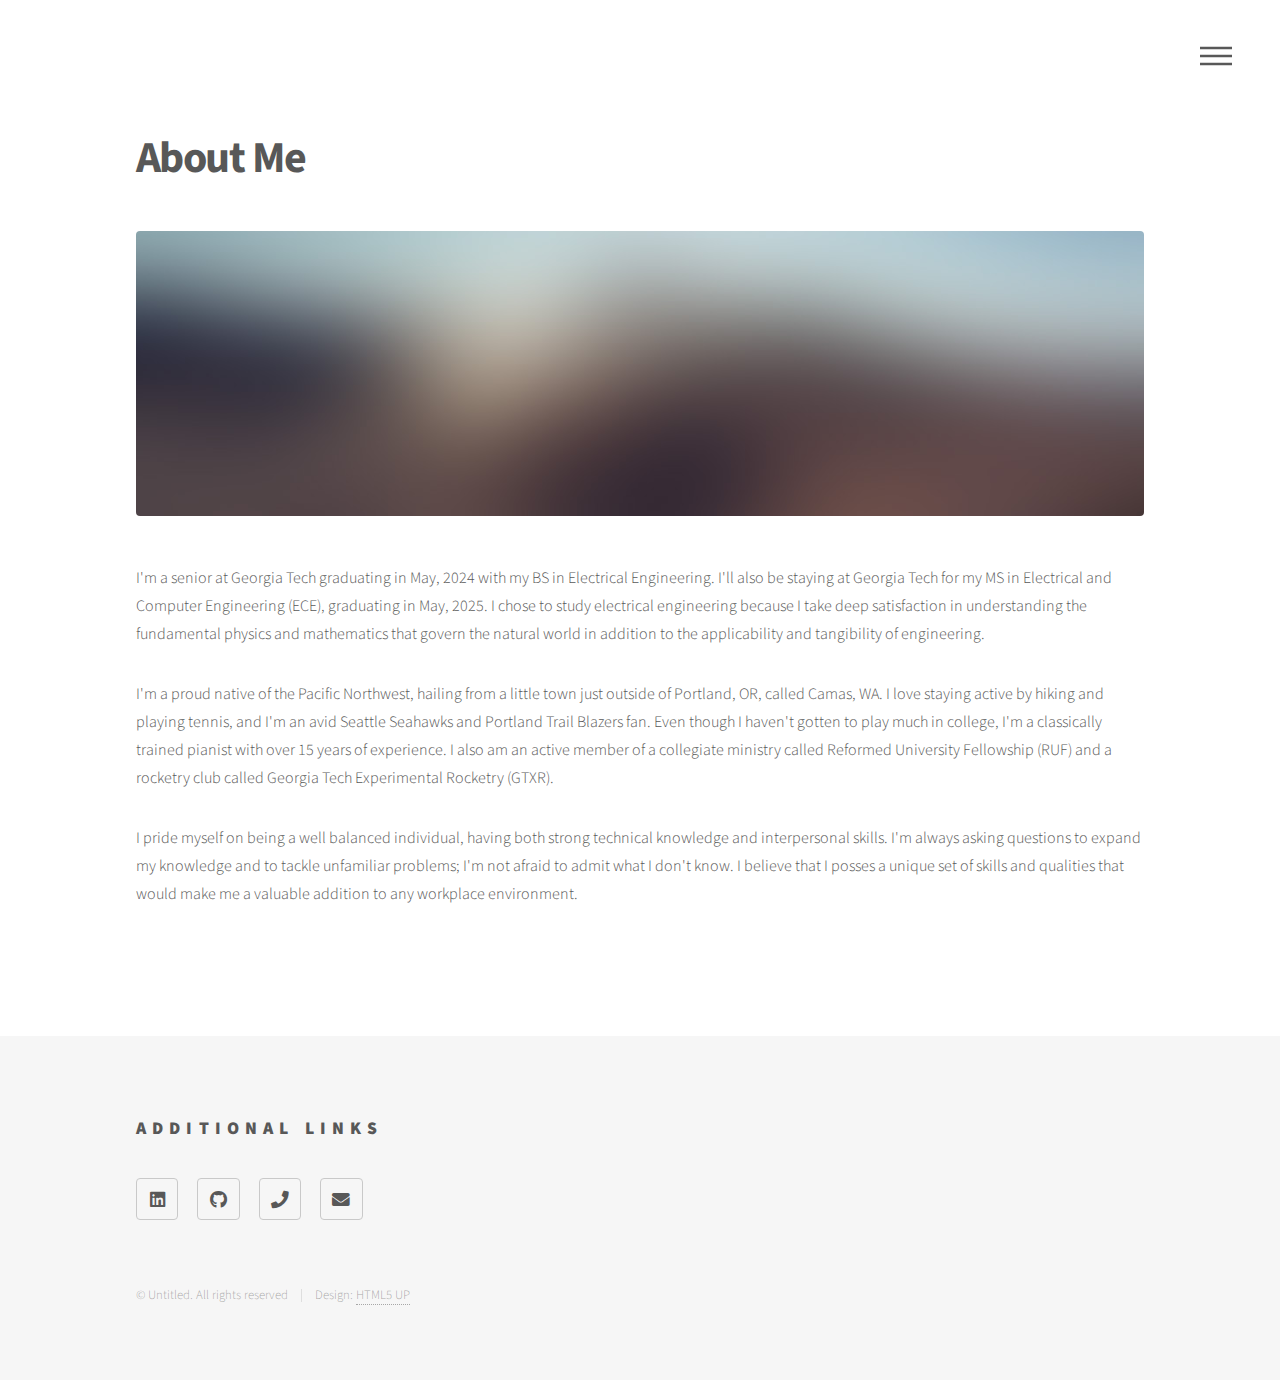
==== about.html @ 0e9c9051 "fix footer in about page" ====
<!DOCTYPE HTML>
<!--
	Phantom by HTML5 UP
	html5up.net | @ajlkn
	Free for personal and commercial use under the CCA 3.0 license (html5up.net/license)
-->
<html>
	<head>
		<title>About</title>
		<meta charset="utf-8" />
		<meta name="viewport" content="width=device-width, initial-scale=1, user-scalable=no" />
		<link rel="stylesheet" href="assets/css/main.css" />
		<noscript><link rel="stylesheet" href="assets/css/noscript.css" /></noscript>
	</head>
	<body class="is-preload">
		<!-- Wrapper -->
			<div id="wrapper">

				<!-- Header -->
					<header id="header">
						<div class="inner">

							<!-- Logo -->
								

							<!-- Nav -->
								<nav>
									<ul>
										<li><a href="#menu">Menu</a></li>
									</ul>
								</nav>

						</div>
					</header>

				<!-- Menu -->
					<nav id="menu">
						<h2>Menu</h2>
						<ul>
							<li><a href="index.html">Home</a></li>
							<li><a href="about.html">About</a></li>
							<li><a href="resume.html">Resume</a></li>
							<li><a href="projects.html">Projects</a></li>
							<li><a href="coursework.html">Coursework</a></li>
							<li><a href="elements.html">Elements</a></li>
						</ul>
					</nav>

				<!-- Main -->
					<div id="main">
						<div class="inner">
							<h1>About Me</h1>
							<span class="image main"><img src="images/pic13.jpg" alt="" /></span>
							<p>I'm a senior at Georgia Tech graduating in May, 2024 with my BS in Electrical Engineering. I'll also be staying at Georgia Tech for my MS in Electrical and Computer Engineering (ECE), graduating in May, 2025. I chose to study electrical engineering because I take deep satisfaction in understanding the fundamental physics and mathematics that govern the natural world in addition to the applicability and tangibility of engineering.</p>
							<p>I'm a proud native of the Pacific Northwest, hailing from a little town just outside of Portland, OR, called Camas, WA. I love staying active by hiking and playing tennis, and I'm an avid Seattle Seahawks and Portland Trail Blazers fan. Even though I haven't gotten to play much in college, I'm a classically trained pianist with over 15 years of experience. I also am an active member of a collegiate ministry called Reformed University Fellowship (RUF) and a rocketry club called Georgia Tech Experimental Rocketry (GTXR). </p>
							<p>I pride myself on being a well balanced individual, having both strong technical knowledge and interpersonal skills. I'm always asking questions to expand my knowledge and to tackle unfamiliar problems; I'm not afraid to admit what I don't know. I believe that I posses a unique set of skills and qualities that would make me a valuable addition to any workplace environment.  </p>
						</div>
					</div>

				<!-- Footer -->
                <footer id="footer">
                    <div class="inner">
                        
                        <section>
                            <h2>Additional Links</h2>
                            <ul class="icons">
                                <li><a href="#" class="icon brands style2 fa-linkedin"><span class="label">LinkedIn</span></a></li>
                                <li><a href="#" class="icon brands style2 fa-github"><span class="label">GitHub</span></a></li>
								<li><a href="tel: 360-550-1002" class="icon solid style2 fa-phone"><span class="label">Phone</span></a></li>
								<li><a href="mailto: pkuhle25@gmail.com" class="icon solid style2 fa-envelope"><span class="label">Email</span></a></li>
                            </ul>
                        </section>
                        <ul class="copyright">
                            <li>&copy; Untitled. All rights reserved</li><li>Design: <a href="http://html5up.net">HTML5 UP</a></li>
                        </ul>
                    </div>
                </footer>
			</div>

		<!-- Scripts -->
			<script src="assets/js/jquery.min.js"></script>
			<script src="assets/js/browser.min.js"></script>
			<script src="assets/js/breakpoints.min.js"></script>
			<script src="assets/js/util.js"></script>
			<script src="assets/js/main.js"></script>

	</body>
</html>
---- assets/css/main.css ----
@import url(fontawesome-all.min.css);
@import url("https://fonts.googleapis.com/css?family=Source+Sans+Pro:300,700,900");

/*
	Phantom by HTML5 UP
	html5up.net | @ajlkn
	Free for personal and commercial use under the CCA 3.0 license (html5up.net/license)
*/

html, body, div, span, applet, object,
iframe, h1, h2, h3, h4, h5, h6, p, blockquote,
pre, a, abbr, acronym, address, big, cite,
code, del, dfn, em, img, ins, kbd, q, s, samp,
small, strike, strong, sub, sup, tt, var, b,
u, i, center, dl, dt, dd, ol, ul, li, fieldset,
form, label, legend, table, caption, tbody,
tfoot, thead, tr, th, td, article, aside,
canvas, details, embed, figure, figcaption,
footer, header, hgroup, menu, nav, output, ruby,
section, summary, time, mark, audio, video {
	margin: 0;
	padding: 0;
	border: 0;
	font-size: 100%;
	font: inherit;
	vertical-align: baseline;}

article, aside, details, figcaption, figure,
footer, header, hgroup, menu, nav, section {
	display: block;}

body {
	line-height: 1;
}

ol, ul {
	list-style: none;
}

blockquote, q {
	quotes: none;
}

	blockquote:before, blockquote:after, q:before, q:after {
		content: '';
		content: none;
	}

table {
	border-collapse: collapse;
	border-spacing: 0;
}

body {
	-webkit-text-size-adjust: none;
}

mark {
	background-color: transparent;
	color: inherit;
}

input::-moz-focus-inner {
	border: 0;
	padding: 0;
}

input, select, textarea {
	-moz-appearance: none;
	-webkit-appearance: none;
	-ms-appearance: none;
	appearance: none;
}

/* Basic */

	@-ms-viewport {
		width: device-width;
	}

	body {
		-ms-overflow-style: scrollbar;
	}

	@media screen and (max-width: 480px) {

		html, body {
			min-width: 320px;
		}

	}

	html {
		box-sizing: border-box;
	}

	*, *:before, *:after {
		box-sizing: inherit;
	}

	body {
		background: #ffffff;
	}

		body.is-preload *, body.is-preload *:before, body.is-preload *:after {
			-moz-animation: none !important;
			-webkit-animation: none !important;
			-ms-animation: none !important;
			animation: none !important;
			-moz-transition: none !important;
			-webkit-transition: none !important;
			-ms-transition: none !important;
			transition: none !important;
		}

/* Type */

	body, input, select, textarea {
		color: #585858;
		font-family: "Source Sans Pro", Helvetica, sans-serif;
		font-size: 16pt;
		font-weight: 300;
		line-height: 1.75;
	}

		@media screen and (max-width: 1680px) {

			body, input, select, textarea {
				font-size: 14pt;
			}

		}

		@media screen and (max-width: 1280px) {

			body, input, select, textarea {
				font-size: 12pt;
			}

		}

	a {
		-moz-transition: border-bottom-color 0.2s ease, color 0.2s ease;
		-webkit-transition: border-bottom-color 0.2s ease, color 0.2s ease;
		-ms-transition: border-bottom-color 0.2s ease, color 0.2s ease;
		transition: border-bottom-color 0.2s ease, color 0.2s ease;
		text-decoration: none;
		color: #585858;
		border-bottom: dotted 1px rgba(88, 88, 88, 0.5);
	}

		a:hover {
			border-bottom-color: transparent;
			color: #f2849e !important;
		}

	strong, b {
		font-weight: 900;
	}

	em, i {
		font-style: italic;
	}

	p {
		margin: 0 0 2em 0;
	}

	h1 {
		font-size: 2.75em;
		font-weight: 700;
		line-height: 1.3;
		margin: 0 0 1em 0;
		letter-spacing: -0.035em;
	}

		h1 a {
			color: inherit;
		}

		@media screen and (max-width: 736px) {

			h1 {
				font-size: 2em;
				margin: 0 0 1em 0;
			}

		}

		@media screen and (max-width: 360px) {

			h1 {
				font-size: 1.75em;
			}

		}

	h2, h3, h4, h5, h6 {
		font-weight: 900;
		line-height: 1.5;
		margin: 0 0 2em 0;
		text-transform: uppercase;
		letter-spacing: 0.35em;
	}

		h2 a, h3 a, h4 a, h5 a, h6 a {
			color: inherit;
		}

	h2 {
		font-size: 1.1em;
	}

	h3 {
		font-size: 1em;
	}

	h4 {
		font-size: 0.8em;
	}

	h5 {
		font-size: 0.8em;
	}

	h6 {
		font-size: 0.8em;
	}

	@media screen and (max-width: 980px) {

		h1 br, h2 br, h3 br, h4 br, h5 br, h6 br {
			display: none;
		}

	}

	@media screen and (max-width: 736px) {

		h2 {
			font-size: 1em;
		}

		h3 {
			font-size: 0.8em;
		}

	}

	sub {
		font-size: 0.8em;
		position: relative;
		top: 0.5em;
	}

	sup {
		font-size: 0.8em;
		position: relative;
		top: -0.5em;
	}

	blockquote {
		border-left: solid 4px #c9c9c9;
		font-style: italic;
		margin: 0 0 2em 0;
		padding: 0.5em 0 0.5em 2em;
	}

	code {
		background: rgba(144, 144, 144, 0.075);
		border-radius: 4px;
		border: solid 1px #c9c9c9;
		font-family: "Courier New", monospace;
		font-size: 0.9em;
		margin: 0 0.25em;
		padding: 0.25em 0.65em;
	}

	pre {
		-webkit-overflow-scrolling: touch;
		font-family: "Courier New", monospace;
		font-size: 0.9em;
		margin: 0 0 2em 0;
	}

		pre code {
			display: block;
			line-height: 1.75;
			padding: 1em 1.5em;
			overflow-x: auto;
		}

	hr {
		border: 0;
		border-bottom: solid 1px #c9c9c9;
		margin: 2em 0;
	}

		hr.major {
			margin: 3em 0;
		}

	.align-left {
		text-align: left;
	}

	.align-center {
		text-align: center;
	}

	.align-right {
		text-align: right;
	}

/* Row */

	.row {
		display: flex;
		flex-wrap: wrap;
		box-sizing: border-box;
		align-items: stretch;
	}

		.row > * {
			box-sizing: border-box;
		}

		.row.gtr-uniform > * > :last-child {
			margin-bottom: 0;
		}

		.row.aln-left {
			justify-content: flex-start;
		}

		.row.aln-center {
			justify-content: center;
		}

		.row.aln-right {
			justify-content: flex-end;
		}

		.row.aln-top {
			align-items: flex-start;
		}

		.row.aln-middle {
			align-items: center;
		}

		.row.aln-bottom {
			align-items: flex-end;
		}

		.row > .imp {
			order: -1;
		}

		.row > .col-1 {
			width: 8.33333%;
		}

		.row > .off-1 {
			margin-left: 8.33333%;
		}

		.row > .col-2 {
			width: 16.66667%;
		}

		.row > .off-2 {
			margin-left: 16.66667%;
		}

		.row > .col-3 {
			width: 25%;
		}

		.row > .off-3 {
			margin-left: 25%;
		}

		.row > .col-4 {
			width: 33.33333%;
		}

		.row > .off-4 {
			margin-left: 33.33333%;
		}

		.row > .col-5 {
			width: 41.66667%;
		}

		.row > .off-5 {
			margin-left: 41.66667%;
		}

		.row > .col-6 {
			width: 50%;
		}

		.row > .off-6 {
			margin-left: 50%;
		}

		.row > .col-7 {
			width: 58.33333%;
		}

		.row > .off-7 {
			margin-left: 58.33333%;
		}

		.row > .col-8 {
			width: 66.66667%;
		}

		.row > .off-8 {
			margin-left: 66.66667%;
		}

		.row > .col-9 {
			width: 75%;
		}

		.row > .off-9 {
			margin-left: 75%;
		}

		.row > .col-10 {
			width: 83.33333%;
		}

		.row > .off-10 {
			margin-left: 83.33333%;
		}

		.row > .col-11 {
			width: 91.66667%;
		}

		.row > .off-11 {
			margin-left: 91.66667%;
		}

		.row > .col-12 {
			width: 100%;
		}

		.row > .off-12 {
			margin-left: 100%;
		}

		.row.gtr-0 {
			margin-top: 0;
			margin-left: 0em;
		}

			.row.gtr-0 > * {
				padding: 0 0 0 0em;
			}

			.row.gtr-0.gtr-uniform {
				margin-top: 0em;
			}

				.row.gtr-0.gtr-uniform > * {
					padding-top: 0em;
				}

		.row.gtr-25 {
			margin-top: 0;
			margin-left: -0.5em;
		}

			.row.gtr-25 > * {
				padding: 0 0 0 0.5em;
			}

			.row.gtr-25.gtr-uniform {
				margin-top: -0.5em;
			}

				.row.gtr-25.gtr-uniform > * {
					padding-top: 0.5em;
				}

		.row.gtr-50 {
			margin-top: 0;
			margin-left: -1em;
		}

			.row.gtr-50 > * {
				padding: 0 0 0 1em;
			}

			.row.gtr-50.gtr-uniform {
				margin-top: -1em;
			}

				.row.gtr-50.gtr-uniform > * {
					padding-top: 1em;
				}

		.row {
			margin-top: 0;
			margin-left: -2em;
		}

			.row > * {
				padding: 0 0 0 2em;
			}

			.row.gtr-uniform {
				margin-top: -2em;
			}

				.row.gtr-uniform > * {
					padding-top: 2em;
				}

		.row.gtr-150 {
			margin-top: 0;
			margin-left: -3em;
		}

			.row.gtr-150 > * {
				padding: 0 0 0 3em;
			}

			.row.gtr-150.gtr-uniform {
				margin-top: -3em;
			}

				.row.gtr-150.gtr-uniform > * {
					padding-top: 3em;
				}

		.row.gtr-200 {
			margin-top: 0;
			margin-left: -4em;
		}

			.row.gtr-200 > * {
				padding: 0 0 0 4em;
			}

			.row.gtr-200.gtr-uniform {
				margin-top: -4em;
			}

				.row.gtr-200.gtr-uniform > * {
					padding-top: 4em;
				}

		@media screen and (max-width: 1680px) {

			.row {
				display: flex;
				flex-wrap: wrap;
				box-sizing: border-box;
				align-items: stretch;
			}

				.row > * {
					box-sizing: border-box;
				}

				.row.gtr-uniform > * > :last-child {
					margin-bottom: 0;
				}

				.row.aln-left {
					justify-content: flex-start;
				}

				.row.aln-center {
					justify-content: center;
				}

				.row.aln-right {
					justify-content: flex-end;
				}

				.row.aln-top {
					align-items: flex-start;
				}

				.row.aln-middle {
					align-items: center;
				}

				.row.aln-bottom {
					align-items: flex-end;
				}

				.row > .imp-xlarge {
					order: -1;
				}

				.row > .col-1-xlarge {
					width: 8.33333%;
				}

				.row > .off-1-xlarge {
					margin-left: 8.33333%;
				}

				.row > .col-2-xlarge {
					width: 16.66667%;
				}

				.row > .off-2-xlarge {
					margin-left: 16.66667%;
				}

				.row > .col-3-xlarge {
					width: 25%;
				}

				.row > .off-3-xlarge {
					margin-left: 25%;
				}

				.row > .col-4-xlarge {
					width: 33.33333%;
				}

				.row > .off-4-xlarge {
					margin-left: 33.33333%;
				}

				.row > .col-5-xlarge {
					width: 41.66667%;
				}

				.row > .off-5-xlarge {
					margin-left: 41.66667%;
				}

				.row > .col-6-xlarge {
					width: 50%;
				}

				.row > .off-6-xlarge {
					margin-left: 50%;
				}

				.row > .col-7-xlarge {
					width: 58.33333%;
				}

				.row > .off-7-xlarge {
					margin-left: 58.33333%;
				}

				.row > .col-8-xlarge {
					width: 66.66667%;
				}

				.row > .off-8-xlarge {
					margin-left: 66.66667%;
				}

				.row > .col-9-xlarge {
					width: 75%;
				}

				.row > .off-9-xlarge {
					margin-left: 75%;
				}

				.row > .col-10-xlarge {
					width: 83.33333%;
				}

				.row > .off-10-xlarge {
					margin-left: 83.33333%;
				}

				.row > .col-11-xlarge {
					width: 91.66667%;
				}

				.row > .off-11-xlarge {
					margin-left: 91.66667%;
				}

				.row > .col-12-xlarge {
					width: 100%;
				}

				.row > .off-12-xlarge {
					margin-left: 100%;
				}

				.row.gtr-0 {
					margin-top: 0;
					margin-left: 0em;
				}

					.row.gtr-0 > * {
						padding: 0 0 0 0em;
					}

					.row.gtr-0.gtr-uniform {
						margin-top: 0em;
					}

						.row.gtr-0.gtr-uniform > * {
							padding-top: 0em;
						}

				.row.gtr-25 {
					margin-top: 0;
					margin-left: -0.5em;
				}

					.row.gtr-25 > * {
						padding: 0 0 0 0.5em;
					}

					.row.gtr-25.gtr-uniform {
						margin-top: -0.5em;
					}

						.row.gtr-25.gtr-uniform > * {
							padding-top: 0.5em;
						}

				.row.gtr-50 {
					margin-top: 0;
					margin-left: -1em;
				}

					.row.gtr-50 > * {
						padding: 0 0 0 1em;
					}

					.row.gtr-50.gtr-uniform {
						margin-top: -1em;
					}

						.row.gtr-50.gtr-uniform > * {
							padding-top: 1em;
						}

				.row {
					margin-top: 0;
					margin-left: -2em;
				}

					.row > * {
						padding: 0 0 0 2em;
					}

					.row.gtr-uniform {
						margin-top: -2em;
					}

						.row.gtr-uniform > * {
							padding-top: 2em;
						}

				.row.gtr-150 {
					margin-top: 0;
					margin-left: -3em;
				}

					.row.gtr-150 > * {
						padding: 0 0 0 3em;
					}

					.row.gtr-150.gtr-uniform {
						margin-top: -3em;
					}

						.row.gtr-150.gtr-uniform > * {
							padding-top: 3em;
						}

				.row.gtr-200 {
					margin-top: 0;
					margin-left: -4em;
				}

					.row.gtr-200 > * {
						padding: 0 0 0 4em;
					}

					.row.gtr-200.gtr-uniform {
						margin-top: -4em;
					}

						.row.gtr-200.gtr-uniform > * {
							padding-top: 4em;
						}

		}

		@media screen and (max-width: 1280px) {

			.row {
				display: flex;
				flex-wrap: wrap;
				box-sizing: border-box;
				align-items: stretch;
			}

				.row > * {
					box-sizing: border-box;
				}

				.row.gtr-uniform > * > :last-child {
					margin-bottom: 0;
				}

				.row.aln-left {
					justify-content: flex-start;
				}

				.row.aln-center {
					justify-content: center;
				}

				.row.aln-right {
					justify-content: flex-end;
				}

				.row.aln-top {
					align-items: flex-start;
				}

				.row.aln-middle {
					align-items: center;
				}

				.row.aln-bottom {
					align-items: flex-end;
				}

				.row > .imp-large {
					order: -1;
				}

				.row > .col-1-large {
					width: 8.33333%;
				}

				.row > .off-1-large {
					margin-left: 8.33333%;
				}

				.row > .col-2-large {
					width: 16.66667%;
				}

				.row > .off-2-large {
					margin-left: 16.66667%;
				}

				.row > .col-3-large {
					width: 25%;
				}

				.row > .off-3-large {
					margin-left: 25%;
				}

				.row > .col-4-large {
					width: 33.33333%;
				}

				.row > .off-4-large {
					margin-left: 33.33333%;
				}

				.row > .col-5-large {
					width: 41.66667%;
				}

				.row > .off-5-large {
					margin-left: 41.66667%;
				}

				.row > .col-6-large {
					width: 50%;
				}

				.row > .off-6-large {
					margin-left: 50%;
				}

				.row > .col-7-large {
					width: 58.33333%;
				}

				.row > .off-7-large {
					margin-left: 58.33333%;
				}

				.row > .col-8-large {
					width: 66.66667%;
				}

				.row > .off-8-large {
					margin-left: 66.66667%;
				}

				.row > .col-9-large {
					width: 75%;
				}

				.row > .off-9-large {
					margin-left: 75%;
				}

				.row > .col-10-large {
					width: 83.33333%;
				}

				.row > .off-10-large {
					margin-left: 83.33333%;
				}

				.row > .col-11-large {
					width: 91.66667%;
				}

				.row > .off-11-large {
					margin-left: 91.66667%;
				}

				.row > .col-12-large {
					width: 100%;
				}

				.row > .off-12-large {
					margin-left: 100%;
				}

				.row.gtr-0 {
					margin-top: 0;
					margin-left: 0em;
				}

					.row.gtr-0 > * {
						padding: 0 0 0 0em;
					}

					.row.gtr-0.gtr-uniform {
						margin-top: 0em;
					}

						.row.gtr-0.gtr-uniform > * {
							padding-top: 0em;
						}

				.row.gtr-25 {
					margin-top: 0;
					margin-left: -0.5em;
				}

					.row.gtr-25 > * {
						padding: 0 0 0 0.5em;
					}

					.row.gtr-25.gtr-uniform {
						margin-top: -0.5em;
					}

						.row.gtr-25.gtr-uniform > * {
							padding-top: 0.5em;
						}

				.row.gtr-50 {
					margin-top: 0;
					margin-left: -1em;
				}

					.row.gtr-50 > * {
						padding: 0 0 0 1em;
					}

					.row.gtr-50.gtr-uniform {
						margin-top: -1em;
					}

						.row.gtr-50.gtr-uniform > * {
							padding-top: 1em;
						}

				.row {
					margin-top: 0;
					margin-left: -2em;
				}

					.row > * {
						padding: 0 0 0 2em;
					}

					.row.gtr-uniform {
						margin-top: -2em;
					}

						.row.gtr-uniform > * {
							padding-top: 2em;
						}

				.row.gtr-150 {
					margin-top: 0;
					margin-left: -3em;
				}

					.row.gtr-150 > * {
						padding: 0 0 0 3em;
					}

					.row.gtr-150.gtr-uniform {
						margin-top: -3em;
					}

						.row.gtr-150.gtr-uniform > * {
							padding-top: 3em;
						}

				.row.gtr-200 {
					margin-top: 0;
					margin-left: -4em;
				}

					.row.gtr-200 > * {
						padding: 0 0 0 4em;
					}

					.row.gtr-200.gtr-uniform {
						margin-top: -4em;
					}

						.row.gtr-200.gtr-uniform > * {
							padding-top: 4em;
						}

		}

		@media screen and (max-width: 980px) {

			.row {
				display: flex;
				flex-wrap: wrap;
				box-sizing: border-box;
				align-items: stretch;
			}

				.row > * {
					box-sizing: border-box;
				}

				.row.gtr-uniform > * > :last-child {
					margin-bottom: 0;
				}

				.row.aln-left {
					justify-content: flex-start;
				}

				.row.aln-center {
					justify-content: center;
				}

				.row.aln-right {
					justify-content: flex-end;
				}

				.row.aln-top {
					align-items: flex-start;
				}

				.row.aln-middle {
					align-items: center;
				}

				.row.aln-bottom {
					align-items: flex-end;
				}

				.row > .imp-medium {
					order: -1;
				}

				.row > .col-1-medium {
					width: 8.33333%;
				}

				.row > .off-1-medium {
					margin-left: 8.33333%;
				}

				.row > .col-2-medium {
					width: 16.66667%;
				}

				.row > .off-2-medium {
					margin-left: 16.66667%;
				}

				.row > .col-3-medium {
					width: 25%;
				}

				.row > .off-3-medium {
					margin-left: 25%;
				}

				.row > .col-4-medium {
					width: 33.33333%;
				}

				.row > .off-4-medium {
					margin-left: 33.33333%;
				}

				.row > .col-5-medium {
					width: 41.66667%;
				}

				.row > .off-5-medium {
					margin-left: 41.66667%;
				}

				.row > .col-6-medium {
					width: 50%;
				}

				.row > .off-6-medium {
					margin-left: 50%;
				}

				.row > .col-7-medium {
					width: 58.33333%;
				}

				.row > .off-7-medium {
					margin-left: 58.33333%;
				}

				.row > .col-8-medium {
					width: 66.66667%;
				}

				.row > .off-8-medium {
					margin-left: 66.66667%;
				}

				.row > .col-9-medium {
					width: 75%;
				}

				.row > .off-9-medium {
					margin-left: 75%;
				}

				.row > .col-10-medium {
					width: 83.33333%;
				}

				.row > .off-10-medium {
					margin-left: 83.33333%;
				}

				.row > .col-11-medium {
					width: 91.66667%;
				}

				.row > .off-11-medium {
					margin-left: 91.66667%;
				}

				.row > .col-12-medium {
					width: 100%;
				}

				.row > .off-12-medium {
					margin-left: 100%;
				}

				.row.gtr-0 {
					margin-top: 0;
					margin-left: 0em;
				}

					.row.gtr-0 > * {
						padding: 0 0 0 0em;
					}

					.row.gtr-0.gtr-uniform {
						margin-top: 0em;
					}

						.row.gtr-0.gtr-uniform > * {
							padding-top: 0em;
						}

				.row.gtr-25 {
					margin-top: 0;
					margin-left: -0.375em;
				}

					.row.gtr-25 > * {
						padding: 0 0 0 0.375em;
					}

					.row.gtr-25.gtr-uniform {
						margin-top: -0.375em;
					}

						.row.gtr-25.gtr-uniform > * {
							padding-top: 0.375em;
						}

				.row.gtr-50 {
					margin-top: 0;
					margin-left: -0.75em;
				}

					.row.gtr-50 > * {
						padding: 0 0 0 0.75em;
					}

					.row.gtr-50.gtr-uniform {
						margin-top: -0.75em;
					}

						.row.gtr-50.gtr-uniform > * {
							padding-top: 0.75em;
						}

				.row {
					margin-top: 0;
					margin-left: -1.5em;
				}

					.row > * {
						padding: 0 0 0 1.5em;
					}

					.row.gtr-uniform {
						margin-top: -1.5em;
					}

						.row.gtr-uniform > * {
							padding-top: 1.5em;
						}

				.row.gtr-150 {
					margin-top: 0;
					margin-left: -2.25em;
				}

					.row.gtr-150 > * {
						padding: 0 0 0 2.25em;
					}

					.row.gtr-150.gtr-uniform {
						margin-top: -2.25em;
					}

						.row.gtr-150.gtr-uniform > * {
							padding-top: 2.25em;
						}

				.row.gtr-200 {
					margin-top: 0;
					margin-left: -3em;
				}

					.row.gtr-200 > * {
						padding: 0 0 0 3em;
					}

					.row.gtr-200.gtr-uniform {
						margin-top: -3em;
					}

						.row.gtr-200.gtr-uniform > * {
							padding-top: 3em;
						}

		}

		@media screen and (max-width: 736px) {

			.row {
				display: flex;
				flex-wrap: wrap;
				box-sizing: border-box;
				align-items: stretch;
			}

				.row > * {
					box-sizing: border-box;
				}

				.row.gtr-uniform > * > :last-child {
					margin-bottom: 0;
				}

				.row.aln-left {
					justify-content: flex-start;
				}

				.row.aln-center {
					justify-content: center;
				}

				.row.aln-right {
					justify-content: flex-end;
				}

				.row.aln-top {
					align-items: flex-start;
				}

				.row.aln-middle {
					align-items: center;
				}

				.row.aln-bottom {
					align-items: flex-end;
				}

				.row > .imp-small {
					order: -1;
				}

				.row > .col-1-small {
					width: 8.33333%;
				}

				.row > .off-1-small {
					margin-left: 8.33333%;
				}

				.row > .col-2-small {
					width: 16.66667%;
				}

				.row > .off-2-small {
					margin-left: 16.66667%;
				}

				.row > .col-3-small {
					width: 25%;
				}

				.row > .off-3-small {
					margin-left: 25%;
				}

				.row > .col-4-small {
					width: 33.33333%;
				}

				.row > .off-4-small {
					margin-left: 33.33333%;
				}

				.row > .col-5-small {
					width: 41.66667%;
				}

				.row > .off-5-small {
					margin-left: 41.66667%;
				}

				.row > .col-6-small {
					width: 50%;
				}

				.row > .off-6-small {
					margin-left: 50%;
				}

				.row > .col-7-small {
					width: 58.33333%;
				}

				.row > .off-7-small {
					margin-left: 58.33333%;
				}

				.row > .col-8-small {
					width: 66.66667%;
				}

				.row > .off-8-small {
					margin-left: 66.66667%;
				}

				.row > .col-9-small {
					width: 75%;
				}

				.row > .off-9-small {
					margin-left: 75%;
				}

				.row > .col-10-small {
					width: 83.33333%;
				}

				.row > .off-10-small {
					margin-left: 83.33333%;
				}

				.row > .col-11-small {
					width: 91.66667%;
				}

				.row > .off-11-small {
					margin-left: 91.66667%;
				}

				.row > .col-12-small {
					width: 100%;
				}

				.row > .off-12-small {
					margin-left: 100%;
				}

				.row.gtr-0 {
					margin-top: 0;
					margin-left: 0em;
				}

					.row.gtr-0 > * {
						padding: 0 0 0 0em;
					}

					.row.gtr-0.gtr-uniform {
						margin-top: 0em;
					}

						.row.gtr-0.gtr-uniform > * {
							padding-top: 0em;
						}

				.row.gtr-25 {
					margin-top: 0;
					margin-left: -0.25em;
				}

					.row.gtr-25 > * {
						padding: 0 0 0 0.25em;
					}

					.row.gtr-25.gtr-uniform {
						margin-top: -0.25em;
					}

						.row.gtr-25.gtr-uniform > * {
							padding-top: 0.25em;
						}

				.row.gtr-50 {
					margin-top: 0;
					margin-left: -0.5em;
				}

					.row.gtr-50 > * {
						padding: 0 0 0 0.5em;
					}

					.row.gtr-50.gtr-uniform {
						margin-top: -0.5em;
					}

						.row.gtr-50.gtr-uniform > * {
							padding-top: 0.5em;
						}

				.row {
					margin-top: 0;
					margin-left: -1em;
				}

					.row > * {
						padding: 0 0 0 1em;
					}

					.row.gtr-uniform {
						margin-top: -1em;
					}

						.row.gtr-uniform > * {
							padding-top: 1em;
						}

				.row.gtr-150 {
					margin-top: 0;
					margin-left: -1.5em;
				}

					.row.gtr-150 > * {
						padding: 0 0 0 1.5em;
					}

					.row.gtr-150.gtr-uniform {
						margin-top: -1.5em;
					}

						.row.gtr-150.gtr-uniform > * {
							padding-top: 1.5em;
						}

				.row.gtr-200 {
					margin-top: 0;
					margin-left: -2em;
				}

					.row.gtr-200 > * {
						padding: 0 0 0 2em;
					}

					.row.gtr-200.gtr-uniform {
						margin-top: -2em;
					}

						.row.gtr-200.gtr-uniform > * {
							padding-top: 2em;
						}

		}

		@media screen and (max-width: 480px) {

			.row {
				display: flex;
				flex-wrap: wrap;
				box-sizing: border-box;
				align-items: stretch;
			}

				.row > * {
					box-sizing: border-box;
				}

				.row.gtr-uniform > * > :last-child {
					margin-bottom: 0;
				}

				.row.aln-left {
					justify-content: flex-start;
				}

				.row.aln-center {
					justify-content: center;
				}

				.row.aln-right {
					justify-content: flex-end;
				}

				.row.aln-top {
					align-items: flex-start;
				}

				.row.aln-middle {
					align-items: center;
				}

				.row.aln-bottom {
					align-items: flex-end;
				}

				.row > .imp-xsmall {
					order: -1;
				}

				.row > .col-1-xsmall {
					width: 8.33333%;
				}

				.row > .off-1-xsmall {
					margin-left: 8.33333%;
				}

				.row > .col-2-xsmall {
					width: 16.66667%;
				}

				.row > .off-2-xsmall {
					margin-left: 16.66667%;
				}

				.row > .col-3-xsmall {
					width: 25%;
				}

				.row > .off-3-xsmall {
					margin-left: 25%;
				}

				.row > .col-4-xsmall {
					width: 33.33333%;
				}

				.row > .off-4-xsmall {
					margin-left: 33.33333%;
				}

				.row > .col-5-xsmall {
					width: 41.66667%;
				}

				.row > .off-5-xsmall {
					margin-left: 41.66667%;
				}

				.row > .col-6-xsmall {
					width: 50%;
				}

				.row > .off-6-xsmall {
					margin-left: 50%;
				}

				.row > .col-7-xsmall {
					width: 58.33333%;
				}

				.row > .off-7-xsmall {
					margin-left: 58.33333%;
				}

				.row > .col-8-xsmall {
					width: 66.66667%;
				}

				.row > .off-8-xsmall {
					margin-left: 66.66667%;
				}

				.row > .col-9-xsmall {
					width: 75%;
				}

				.row > .off-9-xsmall {
					margin-left: 75%;
				}

				.row > .col-10-xsmall {
					width: 83.33333%;
				}

				.row > .off-10-xsmall {
					margin-left: 83.33333%;
				}

				.row > .col-11-xsmall {
					width: 91.66667%;
				}

				.row > .off-11-xsmall {
					margin-left: 91.66667%;
				}

				.row > .col-12-xsmall {
					width: 100%;
				}

				.row > .off-12-xsmall {
					margin-left: 100%;
				}

				.row.gtr-0 {
					margin-top: 0;
					margin-left: 0em;
				}

					.row.gtr-0 > * {
						padding: 0 0 0 0em;
					}

					.row.gtr-0.gtr-uniform {
						margin-top: 0em;
					}

						.row.gtr-0.gtr-uniform > * {
							padding-top: 0em;
						}

				.row.gtr-25 {
					margin-top: 0;
					margin-left: -0.25em;
				}

					.row.gtr-25 > * {
						padding: 0 0 0 0.25em;
					}

					.row.gtr-25.gtr-uniform {
						margin-top: -0.25em;
					}

						.row.gtr-25.gtr-uniform > * {
							padding-top: 0.25em;
						}

				.row.gtr-50 {
					margin-top: 0;
					margin-left: -0.5em;
				}

					.row.gtr-50 > * {
						padding: 0 0 0 0.5em;
					}

					.row.gtr-50.gtr-uniform {
						margin-top: -0.5em;
					}

						.row.gtr-50.gtr-uniform > * {
							padding-top: 0.5em;
						}

				.row {
					margin-top: 0;
					margin-left: -1em;
				}

					.row > * {
						padding: 0 0 0 1em;
					}

					.row.gtr-uniform {
						margin-top: -1em;
					}

						.row.gtr-uniform > * {
							padding-top: 1em;
						}

				.row.gtr-150 {
					margin-top: 0;
					margin-left: -1.5em;
				}

					.row.gtr-150 > * {
						padding: 0 0 0 1.5em;
					}

					.row.gtr-150.gtr-uniform {
						margin-top: -1.5em;
					}

						.row.gtr-150.gtr-uniform > * {
							padding-top: 1.5em;
						}

				.row.gtr-200 {
					margin-top: 0;
					margin-left: -2em;
				}

					.row.gtr-200 > * {
						padding: 0 0 0 2em;
					}

					.row.gtr-200.gtr-uniform {
						margin-top: -2em;
					}

						.row.gtr-200.gtr-uniform > * {
							padding-top: 2em;
						}

		}

/* Section/Article */

	section.special, article.special {
		text-align: center;
	}

	header p {
		margin-top: -1em;
	}

	@media screen and (max-width: 736px) {

		header p {
			margin-top: 0;
		}

	}

/* Icon */

	.icon {
		text-decoration: none;
		border-bottom: none;
		position: relative;
	}

		.icon:before {
			-moz-osx-font-smoothing: grayscale;
			-webkit-font-smoothing: antialiased;
			display: inline-block;
			font-style: normal;
			font-variant: normal;
			text-rendering: auto;
			line-height: 1;
			text-transform: none !important;
			font-family: 'Font Awesome 5 Free';
			font-weight: 400;
		}

		.icon > .label {
			display: none;
		}

		.icon:before {
			line-height: inherit;
		}

		.icon.solid:before {
			font-weight: 900;
		}

		.icon.brands:before {
			font-family: 'Font Awesome 5 Brands';
		}

		.icon.style2 {
			-moz-transition: background-color 0.2s ease-in-out, color 0.2s ease-in-out, border-color 0.2s ease-in-out;
			-webkit-transition: background-color 0.2s ease-in-out, color 0.2s ease-in-out, border-color 0.2s ease-in-out;
			-ms-transition: background-color 0.2s ease-in-out, color 0.2s ease-in-out, border-color 0.2s ease-in-out;
			transition: background-color 0.2s ease-in-out, color 0.2s ease-in-out, border-color 0.2s ease-in-out;
			background-color: transparent;
			border: solid 1px #c9c9c9;
			border-radius: 4px;
			width: 2.65em;
			height: 2.65em;
			display: inline-block;
			text-align: center;
			line-height: 2.65em;
			color: inherit;
		}

			.icon.style2:before {
				font-size: 1.1em;
			}

			.icon.style2:hover {
				color: #f2849e;
				border-color: #f2849e;
			}

			.icon.style2:active {
				background-color: rgba(242, 132, 158, 0.1);
			}

/* List */

	ol {
		list-style: decimal;
		margin: 0 0 2em 0;
		padding-left: 1.25em;
	}

		ol li {
			padding-left: 0.25em;
		}

	ul {
		list-style: disc;
		margin: 0 0 2em 0;
		padding-left: 1em;
	}

		ul li {
			padding-left: 0.5em;
		}

		ul.alt {
			list-style: none;
			padding-left: 0;
		}

			ul.alt li {
				border-top: solid 1px #c9c9c9;
				padding: 0.5em 0;
			}

				ul.alt li:first-child {
					border-top: 0;
					padding-top: 0;
				}

	dl {
		margin: 0 0 2em 0;
	}

		dl dt {
			display: block;
			font-weight: 900;
			margin: 0 0 1em 0;
		}

		dl dd {
			margin-left: 2em;
		}

/* Actions */

	ul.actions {
		display: -moz-flex;
		display: -webkit-flex;
		display: -ms-flex;
		display: flex;
		cursor: default;
		list-style: none;
		margin-left: -1em;
		padding-left: 0;
	}

		ul.actions li {
			padding: 0 0 0 1em;
			vertical-align: middle;
		}

		ul.actions.special {
			-moz-justify-content: center;
			-webkit-justify-content: center;
			-ms-justify-content: center;
			justify-content: center;
			width: 100%;
			margin-left: 0;
		}

			ul.actions.special li:first-child {
				padding-left: 0;
			}

		ul.actions.stacked {
			-moz-flex-direction: column;
			-webkit-flex-direction: column;
			-ms-flex-direction: column;
			flex-direction: column;
			margin-left: 0;
		}

			ul.actions.stacked li {
				padding: 1.3em 0 0 0;
			}

				ul.actions.stacked li:first-child {
					padding-top: 0;
				}

		ul.actions.fit {
			width: calc(100% + 1em);
		}

			ul.actions.fit li {
				-moz-flex-grow: 1;
				-webkit-flex-grow: 1;
				-ms-flex-grow: 1;
				flex-grow: 1;
				-moz-flex-shrink: 1;
				-webkit-flex-shrink: 1;
				-ms-flex-shrink: 1;
				flex-shrink: 1;
				width: 100%;
			}

				ul.actions.fit li > * {
					width: 100%;
				}

			ul.actions.fit.stacked {
				width: 100%;
			}

		@media screen and (max-width: 480px) {

			ul.actions:not(.fixed) {
				-moz-flex-direction: column;
				-webkit-flex-direction: column;
				-ms-flex-direction: column;
				flex-direction: column;
				margin-left: 0;
				width: 100% !important;
			}

				ul.actions:not(.fixed) li {
					-moz-flex-grow: 1;
					-webkit-flex-grow: 1;
					-ms-flex-grow: 1;
					flex-grow: 1;
					-moz-flex-shrink: 1;
					-webkit-flex-shrink: 1;
					-ms-flex-shrink: 1;
					flex-shrink: 1;
					padding: 1em 0 0 0;
					text-align: center;
					width: 100%;
				}

					ul.actions:not(.fixed) li > * {
						width: 100%;
					}

					ul.actions:not(.fixed) li:first-child {
						padding-top: 0;
					}

					ul.actions:not(.fixed) li input[type="submit"],
					ul.actions:not(.fixed) li input[type="reset"],
					ul.actions:not(.fixed) li input[type="button"],
					ul.actions:not(.fixed) li button,
					ul.actions:not(.fixed) li .button {
						width: 100%;
					}

						ul.actions:not(.fixed) li input[type="submit"].icon:before,
						ul.actions:not(.fixed) li input[type="reset"].icon:before,
						ul.actions:not(.fixed) li input[type="button"].icon:before,
						ul.actions:not(.fixed) li button.icon:before,
						ul.actions:not(.fixed) li .button.icon:before {
							margin-left: -0.5rem;
						}

		}

/* Icons */

	ul.icons {
		cursor: default;
		list-style: none;
		padding-left: 0;
		margin: -1em 0 2em -1em;
	}

		ul.icons li {
			display: inline-block;
			padding: 1em 0 0 1em;
		}

/* Form */

	form {
		margin: 0 0 2em 0;
		overflow-x: hidden;
	}

		form > :last-child {
			margin-bottom: 0;
		}

		form > .fields {
			display: -moz-flex;
			display: -webkit-flex;
			display: -ms-flex;
			display: flex;
			-moz-flex-wrap: wrap;
			-webkit-flex-wrap: wrap;
			-ms-flex-wrap: wrap;
			flex-wrap: wrap;
			width: calc(100% + 3em);
			margin: -1.5em 0 2em -1.5em;
		}

			form > .fields > .field {
				-moz-flex-grow: 0;
				-webkit-flex-grow: 0;
				-ms-flex-grow: 0;
				flex-grow: 0;
				-moz-flex-shrink: 0;
				-webkit-flex-shrink: 0;
				-ms-flex-shrink: 0;
				flex-shrink: 0;
				padding: 1.5em 0 0 1.5em;
				width: calc(100% - 1.5em);
			}

				form > .fields > .field.half {
					width: calc(50% - 0.75em);
				}

				form > .fields > .field.third {
					width: calc(100%/3 - 0.5em);
				}

				form > .fields > .field.quarter {
					width: calc(25% - 0.375em);
				}

		@media screen and (max-width: 480px) {

			form > .fields {
				width: calc(100% + 3em);
				margin: -1.5em 0 2em -1.5em;
			}

				form > .fields > .field {
					padding: 1.5em 0 0 1.5em;
					width: calc(100% - 1.5em);
				}

					form > .fields > .field.half {
						width: calc(100% - 1.5em);
					}

					form > .fields > .field.third {
						width: calc(100% - 1.5em);
					}

					form > .fields > .field.quarter {
						width: calc(100% - 1.5em);
					}

		}

	label {
		display: block;
		font-size: 0.9em;
		font-weight: 900;
		margin: 0 0 1em 0;
	}

	input[type="text"],
	input[type="password"],
	input[type="email"],
	input[type="tel"],
	select,
	textarea {
		-moz-appearance: none;
		-webkit-appearance: none;
		-ms-appearance: none;
		appearance: none;
		background-color: transparent;
		border: none;
		border-radius: 0;
		border-bottom: solid 1px #c9c9c9;
		color: inherit;
		display: block;
		outline: 0;
		padding: 0;
		text-decoration: none;
		width: 100%;
	}

		input[type="text"]:invalid,
		input[type="password"]:invalid,
		input[type="email"]:invalid,
		input[type="tel"]:invalid,
		select:invalid,
		textarea:invalid {
			box-shadow: none;
		}

		input[type="text"]:focus,
		input[type="password"]:focus,
		input[type="email"]:focus,
		input[type="tel"]:focus,
		select:focus,
		textarea:focus {
			border-bottom-color: #f2849e;
			box-shadow: inset 0 -1px 0 0 #f2849e;
		}

	select {
		background-image: url("data:image/svg+xml;charset=utf8,%3Csvg xmlns='http://www.w3.org/2000/svg' width='40' height='40' preserveAspectRatio='none' viewBox='0 0 40 40'%3E%3Cpath d='M9.4,12.3l10.4,10.4l10.4-10.4c0.2-0.2,0.5-0.4,0.9-0.4c0.3,0,0.6,0.1,0.9,0.4l3.3,3.3c0.2,0.2,0.4,0.5,0.4,0.9 c0,0.4-0.1,0.6-0.4,0.9L20.7,31.9c-0.2,0.2-0.5,0.4-0.9,0.4c-0.3,0-0.6-0.1-0.9-0.4L4.3,17.3c-0.2-0.2-0.4-0.5-0.4-0.9 c0-0.4,0.1-0.6,0.4-0.9l3.3-3.3c0.2-0.2,0.5-0.4,0.9-0.4S9.1,12.1,9.4,12.3z' fill='%23c9c9c9' /%3E%3C/svg%3E");
		background-size: 1.25rem;
		background-repeat: no-repeat;
		background-position: calc(100% - 1rem) center;
		height: 3em;
		padding-right: 3em;
		text-overflow: ellipsis;
	}

		select option {
			background: #ffffff;
		}

		select:focus::-ms-value {
			background-color: transparent;
		}

		select::-ms-expand {
			display: none;
		}

	input[type="text"],
	input[type="password"],
	input[type="email"],
	select {
		height: 3em;
	}

	textarea {
		padding: 0;
		min-height: 3.75em;
	}

	input[type="checkbox"],
	input[type="radio"] {
		-moz-appearance: none;
		-webkit-appearance: none;
		-ms-appearance: none;
		appearance: none;
		display: block;
		float: left;
		margin-right: -2em;
		opacity: 0;
		width: 1em;
		z-index: -1;
	}

		input[type="checkbox"] + label,
		input[type="radio"] + label {
			text-decoration: none;
			color: #585858;
			cursor: pointer;
			display: inline-block;
			font-size: 1em;
			font-weight: 300;
			padding-left: 2.55em;
			padding-right: 0.75em;
			position: relative;
		}

			input[type="checkbox"] + label:before,
			input[type="radio"] + label:before {
				-moz-osx-font-smoothing: grayscale;
				-webkit-font-smoothing: antialiased;
				display: inline-block;
				font-style: normal;
				font-variant: normal;
				text-rendering: auto;
				line-height: 1;
				text-transform: none !important;
				font-family: 'Font Awesome 5 Free';
				font-weight: 900;
			}

			input[type="checkbox"] + label:before,
			input[type="radio"] + label:before {
				border-radius: 4px;
				border: solid 1px #c9c9c9;
				content: '';
				display: inline-block;
				font-size: 0.8em;
				height: 2.25em;
				left: 0;
				line-height: 2.25em;
				position: absolute;
				text-align: center;
				top: 0;
				width: 2.25em;
			}

		input[type="checkbox"]:checked + label:before,
		input[type="radio"]:checked + label:before {
			background: #585858;
			border-color: #585858;
			color: #ffffff;
			content: '\f00c';
		}

		input[type="checkbox"]:focus + label:before,
		input[type="radio"]:focus + label:before {
			border-color: #f2849e;
			box-shadow: 0 0 0 1px #f2849e;
		}

	input[type="checkbox"] + label:before {
		border-radius: 4px;
	}

	input[type="radio"] + label:before {
		border-radius: 100%;
	}

/* Box */

	.box {
		border-radius: 4px;
		border: solid 1px #c9c9c9;
		margin-bottom: 2em;
		padding: 1.5em;
	}

		.box > :last-child,
		.box > :last-child > :last-child,
		.box > :last-child > :last-child > :last-child {
			margin-bottom: 0;
		}

		.box.alt {
			border: 0;
			border-radius: 0;
			padding: 0;
		}

/* Image */

	.image {
		border-radius: 4px;
		border: 0;
		display: inline-block;
		position: relative;
	}

		.image img {
			border-radius: 4px;
			display: block;
		}

		.image.left, .image.right {
			max-width: 40%;
		}

			.image.left img, .image.right img {
				width: 100%;
			}

		.image.left {
			float: left;
			padding: 0 1.5em 1em 0;
			top: 0.25em;
		}

		.image.right {
			float: right;
			padding: 0 0 1em 1.5em;
			top: 0.25em;
		}

		.image.fit {
			display: block;
			margin: 0 0 2em 0;
			width: 100%;
		}

			.image.fit img {
				width: 100%;
			}

		.image.main {
			display: block;
			margin: 0 0 3em 0;
			width: 100%;
		}

			.image.main img {
				width: 100%;
			}

			@media screen and (max-width: 736px) {

				.image.main {
					margin: 0 0 2em 0;
				}

			}

/* Table */

	.table-wrapper {
		-webkit-overflow-scrolling: touch;
		overflow-x: auto;
	}

	table {
		margin: 0 0 2em 0;
		width: 100%;
	}

		table tbody tr {
			border: solid 1px #c9c9c9;
			border-left: 0;
			border-right: 0;
		}

			table tbody tr:nth-child(2n + 1) {
				background-color: rgba(144, 144, 144, 0.075);
			}

		table td {
			padding: 0.75em 0.75em;
		}

		table th {
			font-size: 0.9em;
			font-weight: 900;
			padding: 0 0.75em 0.75em 0.75em;
			text-align: left;
		}

		table thead {
			border-bottom: solid 2px #c9c9c9;
		}

		table tfoot {
			border-top: solid 2px #c9c9c9;
		}

		table.alt {
			border-collapse: separate;
		}

			table.alt tbody tr td {
				border: solid 1px #c9c9c9;
				border-left-width: 0;
				border-top-width: 0;
			}

				table.alt tbody tr td:first-child {
					border-left-width: 1px;
				}

			table.alt tbody tr:first-child td {
				border-top-width: 1px;
			}

			table.alt thead {
				border-bottom: 0;
			}

			table.alt tfoot {
				border-top: 0;
			}

/* Button */

	input[type="submit"],
	input[type="reset"],
	input[type="button"],
	button,
	.button {
		-moz-appearance: none;
		-webkit-appearance: none;
		-ms-appearance: none;
		appearance: none;
		-moz-transition: background-color 0.2s ease-in-out, color 0.2s ease-in-out, box-shadow 0.2s ease-in-out;
		-webkit-transition: background-color 0.2s ease-in-out, color 0.2s ease-in-out, box-shadow 0.2s ease-in-out;
		-ms-transition: background-color 0.2s ease-in-out, color 0.2s ease-in-out, box-shadow 0.2s ease-in-out;
		transition: background-color 0.2s ease-in-out, color 0.2s ease-in-out, box-shadow 0.2s ease-in-out;
		background-color: transparent;
		border-radius: 4px;
		border: 0;
		box-shadow: inset 0 0 0 2px #585858;
		color: #585858 !important;
		cursor: pointer;
		display: inline-block;
		font-size: 0.8em;
		font-weight: 900;
		height: 3.5em;
		letter-spacing: 0.35em;
		line-height: 3.45em;
		overflow: hidden;
		padding: 0 1.25em 0 1.6em;
		text-align: center;
		text-decoration: none;
		text-overflow: ellipsis;
		text-transform: uppercase;
		white-space: nowrap;
	}

		input[type="submit"].icon:before,
		input[type="reset"].icon:before,
		input[type="button"].icon:before,
		button.icon:before,
		.button.icon:before {
			margin-right: 0.5em;
		}

		input[type="submit"].fit,
		input[type="reset"].fit,
		input[type="button"].fit,
		button.fit,
		.button.fit {
			width: 100%;
		}

		input[type="submit"]:hover,
		input[type="reset"]:hover,
		input[type="button"]:hover,
		button:hover,
		.button:hover {
			color: #f2849e !important;
			box-shadow: inset 0 0 0 2px #f2849e;
		}

		input[type="submit"]:active,
		input[type="reset"]:active,
		input[type="button"]:active,
		button:active,
		.button:active {
			background-color: rgba(242, 132, 158, 0.1);
		}

		input[type="submit"].small,
		input[type="reset"].small,
		input[type="button"].small,
		button.small,
		.button.small {
			font-size: 0.6em;
		}

		input[type="submit"].large,
		input[type="reset"].large,
		input[type="button"].large,
		button.large,
		.button.large {
			font-size: 1em;
		}

		input[type="submit"].primary,
		input[type="reset"].primary,
		input[type="button"].primary,
		button.primary,
		.button.primary {
			box-shadow: none;
			background-color: #585858;
			color: #ffffff !important;
		}

			input[type="submit"].primary:hover,
			input[type="reset"].primary:hover,
			input[type="button"].primary:hover,
			button.primary:hover,
			.button.primary:hover {
				background-color: #f2849e;
			}

			input[type="submit"].primary:active,
			input[type="reset"].primary:active,
			input[type="button"].primary:active,
			button.primary:active,
			.button.primary:active {
				background-color: #ee5f81;
			}

		input[type="submit"].disabled, input[type="submit"]:disabled,
		input[type="reset"].disabled,
		input[type="reset"]:disabled,
		input[type="button"].disabled,
		input[type="button"]:disabled,
		button.disabled,
		button:disabled,
		.button.disabled,
		.button:disabled {
			pointer-events: none;
			opacity: 0.25;
		}

/* Tiles */

	.tiles {
		display: -moz-flex;
		display: -webkit-flex;
		display: -ms-flex;
		display: flex;
		-moz-flex-wrap: wrap;
		-webkit-flex-wrap: wrap;
		-ms-flex-wrap: wrap;
		flex-wrap: wrap;
		postiion: relative;
		margin: -2.5em 0 0 -2.5em;
	}

		.tiles article {
			-moz-transition: -moz-transform 0.5s ease, opacity 0.5s ease;
			-webkit-transition: -webkit-transform 0.5s ease, opacity 0.5s ease;
			-ms-transition: -ms-transform 0.5s ease, opacity 0.5s ease;
			transition: transform 0.5s ease, opacity 0.5s ease;
			position: relative;
			width: calc(33.33333% - 2.5em);
			margin: 2.5em 0 0 2.5em;
		}

			.tiles article > .image {
				-moz-transition: -moz-transform 0.5s ease;
				-webkit-transition: -webkit-transform 0.5s ease;
				-ms-transition: -ms-transform 0.5s ease;
				transition: transform 0.5s ease;
				position: relative;
				display: block;
				width: 100%;
				border-radius: 4px;
				overflow: hidden;
			}

				.tiles article > .image img {
					display: block;
					width: 100%;
				}

				.tiles article > .image:before {
					pointer-events: none;
					-moz-transition: background-color 0.5s ease, opacity 0.5s ease;
					-webkit-transition: background-color 0.5s ease, opacity 0.5s ease;
					-ms-transition: background-color 0.5s ease, opacity 0.5s ease;
					transition: background-color 0.5s ease, opacity 0.5s ease;
					content: '';
					display: block;
					position: absolute;
					top: 0;
					left: 0;
					width: 100%;
					height: 100%;
					opacity: 1.0;
					z-index: 1;
					opacity: 0.8;
				}

				.tiles article > .image:after {
					pointer-events: none;
					-moz-transition: opacity 0.5s ease;
					-webkit-transition: opacity 0.5s ease;
					-ms-transition: opacity 0.5s ease;
					transition: opacity 0.5s ease;
					content: '';
					display: block;
					position: absolute;
					top: 0;
					left: 0;
					width: 100%;
					height: 100%;
					background-image: url("data:image/svg+xml;charset=utf8,%3Csvg xmlns='http://www.w3.org/2000/svg' width='100' height='100' viewBox='0 0 100 100' preserveAspectRatio='none'%3E%3Cstyle%3Eline %7B stroke-width: 0.25px%3B stroke: %23ffffff%3B %7D%3C/style%3E%3Cline x1='0' y1='0' x2='100' y2='100' /%3E%3Cline x1='100' y1='0' x2='0' y2='100' /%3E%3C/svg%3E");
					background-position: center;
					background-repeat: no-repeat;
					background-size: 100% 100%;
					opacity: 0.25;
					z-index: 2;
				}

			.tiles article > a {
				display: -moz-flex;
				display: -webkit-flex;
				display: -ms-flex;
				display: flex;
				-moz-flex-direction: column;
				-webkit-flex-direction: column;
				-ms-flex-direction: column;
				flex-direction: column;
				-moz-align-items: center;
				-webkit-align-items: center;
				-ms-align-items: center;
				align-items: center;
				-moz-justify-content: center;
				-webkit-justify-content: center;
				-ms-justify-content: center;
				justify-content: center;
				-moz-transition: background-color 0.5s ease, -moz-transform 0.5s ease;
				-webkit-transition: background-color 0.5s ease, -webkit-transform 0.5s ease;
				-ms-transition: background-color 0.5s ease, -ms-transform 0.5s ease;
				transition: background-color 0.5s ease, transform 0.5s ease;
				position: absolute;
				top: 0;
				left: 0;
				width: 100%;
				height: 100%;
				padding: 1em;
				border-radius: 4px;
				border-bottom: 0;
				color: #ffffff;
				text-align: center;
				text-decoration: none;
				z-index: 3;
			}

				.tiles article > a > :last-child {
					margin: 0;
				}

				.tiles article > a:hover {
					color: #ffffff !important;
				}

				.tiles article > a h2 {
					margin: 0;
				}

				.tiles article > a .content {
					-moz-transition: max-height 0.5s ease, opacity 0.5s ease;
					-webkit-transition: max-height 0.5s ease, opacity 0.5s ease;
					-ms-transition: max-height 0.5s ease, opacity 0.5s ease;
					transition: max-height 0.5s ease, opacity 0.5s ease;
					width: 100%;
					max-height: 0;
					line-height: 1.5;
					margin-top: 0.35em;
					opacity: 0;
				}

					.tiles article > a .content > :last-child {
						margin-bottom: 0;
					}

			.tiles article.style1 > .image:before {
				background-color: #f2849e;
			}

			.tiles article.style2 > .image:before {
				background-color: #7ecaf6;
			}

			.tiles article.style3 > .image:before {
				background-color: #7bd0c1;
			}

			.tiles article.style4 > .image:before {
				background-color: #c75b9b;
			}

			.tiles article.style5 > .image:before {
				background-color: #ae85ca;
			}

			.tiles article.style6 > .image:before {
				background-color: #8499e7;
			}

			body:not(.is-touch) .tiles article:hover > .image {
				-moz-transform: scale(1.1);
				-webkit-transform: scale(1.1);
				-ms-transform: scale(1.1);
				transform: scale(1.1);
			}

				body:not(.is-touch) .tiles article:hover > .image:before {
					background-color: #333333;
					opacity: 0.35;
				}

				body:not(.is-touch) .tiles article:hover > .image:after {
					opacity: 0;
				}

			body:not(.is-touch) .tiles article:hover .content {
				max-height: 15em;
				opacity: 1;
			}

		* + .tiles {
			margin-top: 2em;
		}

		body.is-preload .tiles article {
			-moz-transform: scale(0.9);
			-webkit-transform: scale(0.9);
			-ms-transform: scale(0.9);
			transform: scale(0.9);
			opacity: 0;
		}

		body.is-touch .tiles article .content {
			max-height: 15em;
			opacity: 1;
		}

		@media screen and (max-width: 1280px) {

			.tiles {
				margin: -1.25em 0 0 -1.25em;
			}

				.tiles article {
					width: calc(33.33333% - 1.25em);
					margin: 1.25em 0 0 1.25em;
				}

		}

		@media screen and (max-width: 980px) {

			.tiles {
				margin: -2.5em 0 0 -2.5em;
			}

				.tiles article {
					width: calc(50% - 2.5em);
					margin: 2.5em 0 0 2.5em;
				}

		}

		@media screen and (max-width: 736px) {

			.tiles {
				margin: -1.25em 0 0 -1.25em;
			}

				.tiles article {
					width: calc(50% - 1.25em);
					margin: 1.25em 0 0 1.25em;
				}

					.tiles article:hover > .image {
						-moz-transform: scale(1.0);
						-webkit-transform: scale(1.0);
						-ms-transform: scale(1.0);
						transform: scale(1.0);
					}

		}

		@media screen and (max-width: 480px) {

			.tiles {
				margin: 0;
			}

				.tiles article {
					width: 100%;
					margin: 1.25em 0 0 0;
				}

		}

/* Header */

	#header {
		padding: 8em 0 0.1em 0 ;
	}

		#header .logo {
			display: block;
			border-bottom: 0;
			color: inherit;
			font-weight: 900;
			letter-spacing: 0.35em;
			margin: 0 0 2.5em 0;
			text-decoration: none;
			text-transform: uppercase;
			display: inline-block;
		}

			#header .logo > * {
				display: inline-block;
				vertical-align: middle;
			}

			#header .logo .symbol {
				margin-right: 0.65em;
			}

				#header .logo .symbol img {
					display: block;
					width: 2em;
					height: 2em;
				}

		#header nav {
			position: fixed;
			right: 2em;
			top: 2em;
			z-index: 10000;
		}

			#header nav ul {
				display: -moz-flex;
				display: -webkit-flex;
				display: -ms-flex;
				display: flex;
				-moz-align-items: center;
				-webkit-align-items: center;
				-ms-align-items: center;
				align-items: center;
				list-style: none;
				margin: 0;
				padding: 0;
			}

				#header nav ul li {
					display: block;
					padding: 0;
				}

					#header nav ul li a {
						display: block;
						position: relative;
						height: 3em;
						line-height: 3em;
						padding: 0 1.5em;
						background-color: rgba(255, 255, 255, 0.5);
						border-radius: 4px;
						border: 0;
						font-size: 0.8em;
						font-weight: 900;
						letter-spacing: 0.35em;
						text-transform: uppercase;
					}

					#header nav ul li a[href="#menu"] {
						-webkit-tap-highlight-color: transparent;
						width: 4em;
						text-indent: 4em;
						font-size: 1em;
						overflow: hidden;
						padding: 0;
						white-space: nowrap;
					}

						#header nav ul li a[href="#menu"]:before, #header nav ul li a[href="#menu"]:after {
							-moz-transition: opacity 0.2s ease;
							-webkit-transition: opacity 0.2s ease;
							-ms-transition: opacity 0.2s ease;
							transition: opacity 0.2s ease;
							content: '';
							display: block;
							position: absolute;
							top: 0;
							left: 0;
							width: 100%;
							height: 100%;
							background-position: center;
							background-repeat: no-repeat;
							background-size: 2em 2em;
						}

						#header nav ul li a[href="#menu"]:before {
							background-image: url("data:image/svg+xml;charset=utf8,%3Csvg xmlns='http://www.w3.org/2000/svg' width='100' height='100' viewBox='0 0 100 100' preserveAspectRatio='none'%3E%3Cstyle%3Eline %7B stroke-width: 8px%3B stroke: %23f2849e%3B %7D%3C/style%3E%3Cline x1='0' y1='25' x2='100' y2='25' /%3E%3Cline x1='0' y1='50' x2='100' y2='50' /%3E%3Cline x1='0' y1='75' x2='100' y2='75' /%3E%3C/svg%3E");
							opacity: 0;
						}

						#header nav ul li a[href="#menu"]:after {
							background-image: url("data:image/svg+xml;charset=utf8,%3Csvg xmlns='http://www.w3.org/2000/svg' width='100' height='100' viewBox='0 0 100 100' preserveAspectRatio='none'%3E%3Cstyle%3Eline %7B stroke-width: 8px%3B stroke: %23585858%3B %7D%3C/style%3E%3Cline x1='0' y1='25' x2='100' y2='25' /%3E%3Cline x1='0' y1='50' x2='100' y2='50' /%3E%3Cline x1='0' y1='75' x2='100' y2='75' /%3E%3C/svg%3E");
							opacity: 1;
						}

						#header nav ul li a[href="#menu"]:hover:before {
							opacity: 1;
						}

						#header nav ul li a[href="#menu"]:hover:after {
							opacity: 0;
						}

		@media screen and (max-width: 736px) {

			#header {
				padding: 4em 0 0.1em 0 ;
			}

				#header nav {
					right: 0.5em;
					top: 0.5em;
				}

					#header nav ul li a[href="#menu"]:before, #header nav ul li a[href="#menu"]:after {
						background-size: 1.5em 1.5em;
					}

		}

/* Menu */

	#wrapper {
		-moz-transition: opacity 0.45s ease;
		-webkit-transition: opacity 0.45s ease;
		-ms-transition: opacity 0.45s ease;
		transition: opacity 0.45s ease;
		opacity: 1;
	}

	#menu {
		-moz-transform: translateX(22em);
		-webkit-transform: translateX(22em);
		-ms-transform: translateX(22em);
		transform: translateX(22em);
		-moz-transition: -moz-transform 0.45s ease, visibility 0.45s;
		-webkit-transition: -webkit-transform 0.45s ease, visibility 0.45s;
		-ms-transition: -ms-transform 0.45s ease, visibility 0.45s;
		transition: transform 0.45s ease, visibility 0.45s;
		position: fixed;
		top: 0;
		right: 0;
		width: 22em;
		max-width: 80%;
		height: 100%;
		-webkit-overflow-scrolling: touch;
		background: #585858;
		color: #ffffff;
		cursor: default;
		visibility: hidden;
		z-index: 10002;
	}

		#menu > .inner {
			-moz-transition: opacity 0.45s ease;
			-webkit-transition: opacity 0.45s ease;
			-ms-transition: opacity 0.45s ease;
			transition: opacity 0.45s ease;
			-webkit-overflow-scrolling: touch;
			position: absolute;
			top: 0;
			left: 0;
			width: 100%;
			height: 100%;
			padding: 2.75em;
			opacity: 0;
			overflow-y: auto;
		}

			#menu > .inner > ul {
				list-style: none;
				margin: 0 0 1em 0;
				padding: 0;
			}

				#menu > .inner > ul > li {
					padding: 0;
					border-top: solid 1px rgba(255, 255, 255, 0.15);
				}

					#menu > .inner > ul > li a {
						display: block;
						padding: 1em 0;
						line-height: 1.5;
						border: 0;
						color: inherit;
					}

					#menu > .inner > ul > li:first-child {
						border-top: 0;
						margin-top: -1em;
					}

		#menu > .close {
			-moz-transition: opacity 0.45s ease, -moz-transform 0.45s ease;
			-webkit-transition: opacity 0.45s ease, -webkit-transform 0.45s ease;
			-ms-transition: opacity 0.45s ease, -ms-transform 0.45s ease;
			transition: opacity 0.45s ease, transform 0.45s ease;
			-moz-transform: scale(0.25) rotate(180deg);
			-webkit-transform: scale(0.25) rotate(180deg);
			-ms-transform: scale(0.25) rotate(180deg);
			transform: scale(0.25) rotate(180deg);
			-webkit-tap-highlight-color: transparent;
			display: block;
			position: absolute;
			top: 2em;
			left: -6em;
			width: 6em;
			text-indent: 6em;
			height: 3em;
			border: 0;
			font-size: 1em;
			opacity: 0;
			overflow: hidden;
			padding: 0;
			white-space: nowrap;
		}

			#menu > .close:before, #menu > .close:after {
				-moz-transition: opacity 0.2s ease;
				-webkit-transition: opacity 0.2s ease;
				-ms-transition: opacity 0.2s ease;
				transition: opacity 0.2s ease;
				content: '';
				display: block;
				position: absolute;
				top: 0;
				left: 0;
				width: 100%;
				height: 100%;
				background-position: center;
				background-repeat: no-repeat;
				background-size: 2em 2em;
			}

			#menu > .close:before {
				background-image: url("data:image/svg+xml;charset=utf8,%3Csvg xmlns='http://www.w3.org/2000/svg' width='100' height='100' viewBox='0 0 100 100' preserveAspectRatio='none'%3E%3Cstyle%3Eline %7B stroke-width: 8px%3B stroke: %23f2849e%3B %7D%3C/style%3E%3Cline x1='15' y1='15' x2='85' y2='85' /%3E%3Cline x1='85' y1='15' x2='15' y2='85' /%3E%3C/svg%3E");
				opacity: 0;
			}

			#menu > .close:after {
				background-image: url("data:image/svg+xml;charset=utf8,%3Csvg xmlns='http://www.w3.org/2000/svg' width='100' height='100' viewBox='0 0 100 100' preserveAspectRatio='none'%3E%3Cstyle%3Eline %7B stroke-width: 8px%3B stroke: %23585858%3B %7D%3C/style%3E%3Cline x1='15' y1='15' x2='85' y2='85' /%3E%3Cline x1='85' y1='15' x2='15' y2='85' /%3E%3C/svg%3E");
				opacity: 1;
			}

			#menu > .close:hover:before {
				opacity: 1;
			}

			#menu > .close:hover:after {
				opacity: 0;
			}

		@media screen and (max-width: 736px) {

			#menu {
				-moz-transform: translateX(16.5em);
				-webkit-transform: translateX(16.5em);
				-ms-transform: translateX(16.5em);
				transform: translateX(16.5em);
				width: 16.5em;
			}

				#menu > .inner {
					padding: 2.75em 1.5em;
				}

				#menu > .close {
					top: 0.5em;
					left: -4.25em;
					width: 4.25em;
					text-indent: 4.25em;
				}

					#menu > .close:before, #menu > .close:after {
						background-size: 1.5em 1.5em;
					}

		}

	body.is-menu-visible #wrapper {
		pointer-events: none;
		cursor: default;
		opacity: 0.25;
	}

	body.is-menu-visible #menu {
		-moz-transform: translateX(0);
		-webkit-transform: translateX(0);
		-ms-transform: translateX(0);
		transform: translateX(0);
		visibility: visible;
	}

		body.is-menu-visible #menu > * {
			opacity: 1;
		}

		body.is-menu-visible #menu .close {
			-moz-transform: scale(1.0) rotate(0deg);
			-webkit-transform: scale(1.0) rotate(0deg);
			-ms-transform: scale(1.0) rotate(0deg);
			transform: scale(1.0) rotate(0deg);
			opacity: 1;
		}

/* Main */

	#main {
		padding: 0em 0 6em 0 ;
	}

		@media screen and (max-width: 736px) {

			#main {
				padding: 0em 0 4em 0 ;
			}

		}

/* Footer */

	#footer {
		padding: 5em 0 6em 0 ;
		background-color: #f6f6f6;
	}

		#footer > .inner {
			display: -moz-flex;
			display: -webkit-flex;
			display: -ms-flex;
			display: flex;
			-moz-flex-wrap: wrap;
			-webkit-flex-wrap: wrap;
			-ms-flex-wrap: wrap;
			flex-wrap: wrap;
			-moz-flex-direction: row;
			-webkit-flex-direction: row;
			-ms-flex-direction: row;
			flex-direction: row;
		}

			#footer > .inner > * > :last-child {
				margin-bottom: 0;
			}

			#footer > .inner section:nth-child(1) {
				width: calc(66% - 2.5em);
				margin-right: 2.5em;
			}

			#footer > .inner section:nth-child(2) {
				width: calc(33% - 2.5em);
				margin-left: 2.5em;
			}

			#footer > .inner .copyright {
				width: 100%;
				padding: 0;
				margin-top: 5em;
				list-style: none;
				font-size: 0.8em;
				color: rgba(88, 88, 88, 0.5);
			}

				#footer > .inner .copyright a {
					color: inherit;
				}

				#footer > .inner .copyright li {
					display: inline-block;
					border-left: solid 1px rgba(88, 88, 88, 0.15);
					line-height: 1;
					padding: 0 0 0 1em;
					margin: 0 0 0 1em;
				}

					#footer > .inner .copyright li:first-child {
						border-left: 0;
						padding-left: 0;
						margin-left: 0;
					}

		@media screen and (max-width: 1280px) {

			#footer {
				padding: 5em 0 3em 0 ;
			}

				#footer > .inner section:nth-child(1) {
					width: calc(66% - 1.25em);
					margin-right: 1.25em;
				}

				#footer > .inner section:nth-child(2) {
					width: calc(33% - 1.25em);
					margin-left: 1.25em;
				}

		}

		@media screen and (max-width: 980px) {

			#footer > .inner section:nth-child(1) {
				width: 66%;
				margin-right: 0;
			}

			#footer > .inner section:nth-child(2) {
				width: calc(33% - 2.5em);
				margin-left: 2.5em;
			}

		}

		@media screen and (max-width: 736px) {

			#footer {
				padding: 3em 0 1em 0 ;
			}

				#footer > .inner {
					-moz-flex-direction: column;
					-webkit-flex-direction: column;
					-ms-flex-direction: column;
					flex-direction: column;
				}

					#footer > .inner section:nth-child(1) {
						width: 100%;
						margin-right: 0;
						margin: 3em 0 0 0;
					}

					#footer > .inner section:nth-child(2) {
						-moz-order: -1;
						-webkit-order: -1;
						-ms-order: -1;
						order: -1;
						width: 100%;
						margin-left: 0;
					}

					#footer > .inner .copyright {
						margin-top: 3em;
					}

		}

		@media screen and (max-width: 480px) {

			#footer > .inner .copyright {
				margin-top: 3em;
			}

				#footer > .inner .copyright li {
					border-left: 0;
					padding-left: 0;
					margin: 0.75em 0 0 0;
					display: block;
					line-height: inherit;
				}

					#footer > .inner .copyright li:first-child {
						margin-top: 0;
					}

		}

/* Wrapper */

	#wrapper > * > .inner {
		width: 100%;
		max-width: 68em;
		margin: 0 auto;
		padding: 0 2.5em;
	}

		@media screen and (max-width: 736px) {

			#wrapper > * > .inner {
				padding: 0 1.25em;
			}

		}
---- assets/css/noscript.css ----
/*
	Phantom by HTML5 UP
	html5up.net | @ajlkn
	Free for personal and commercial use under the CCA 3.0 license (html5up.net/license)
*/

/* Tiles */

	body.is-preload .tiles article {
		-moz-transform: none;
		-webkit-transform: none;
		-ms-transform: none;
		transform: none;
		opacity: 1;
	}
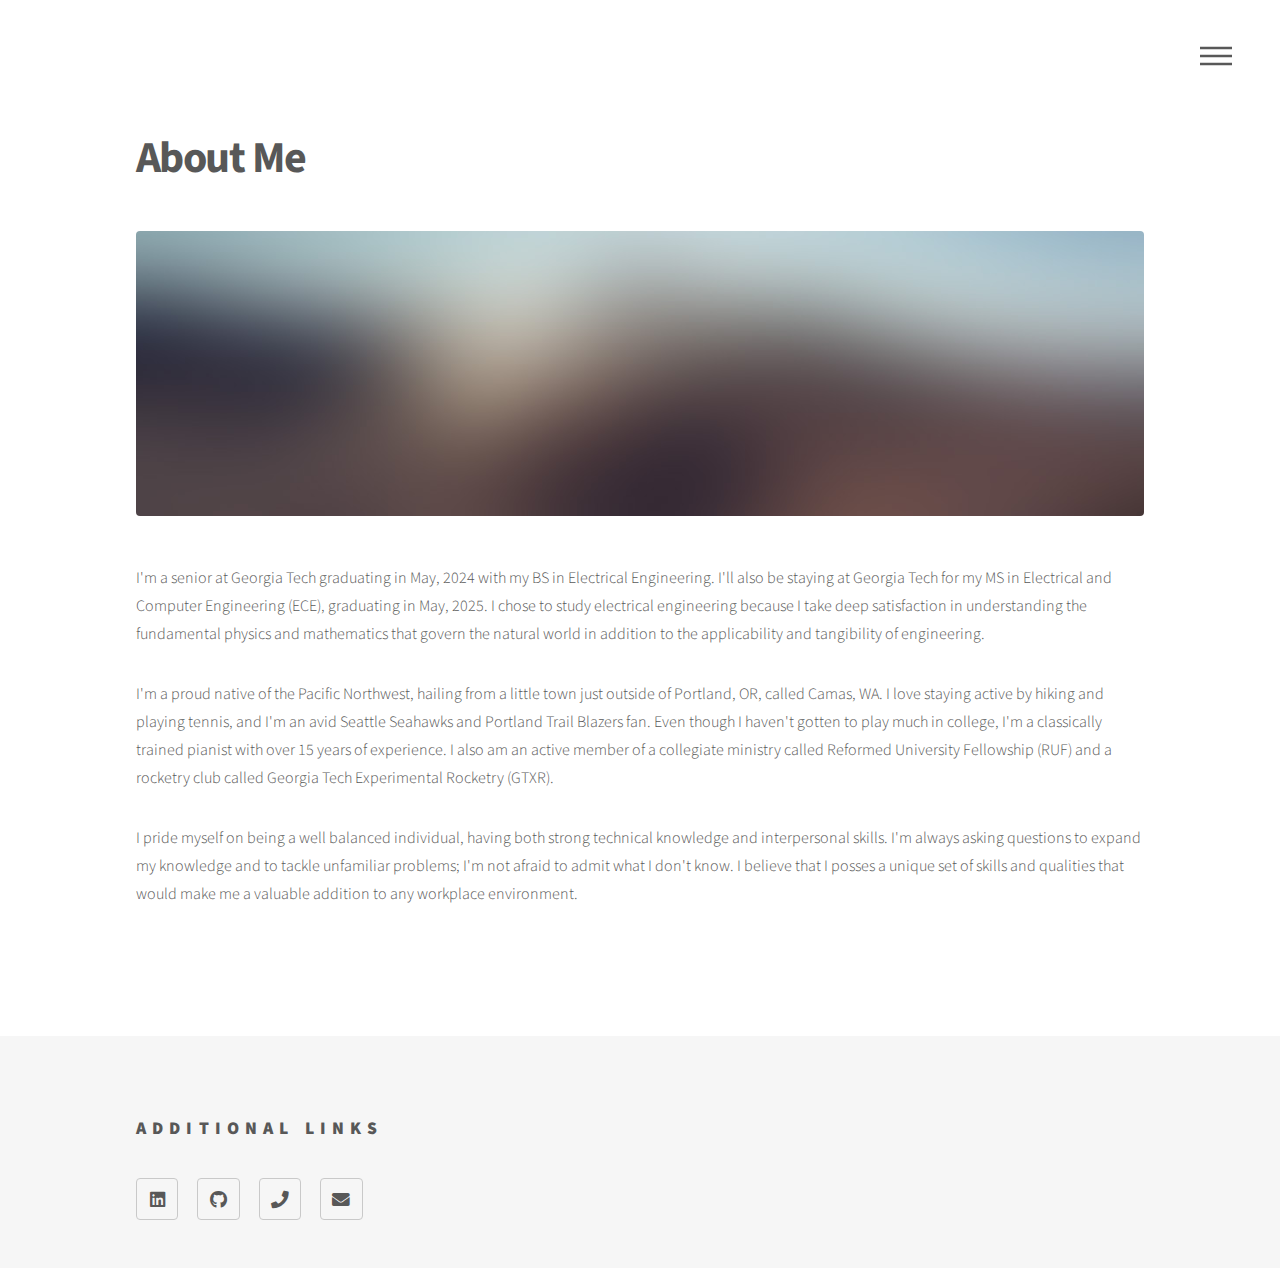
==== commit ce9afc96: "remove copywrite statement" ====
--- a/about.html
+++ b/about.html
@@ -70,9 +70,7 @@
 								<li><a href="mailto: pkuhle25@gmail.com" class="icon solid style2 fa-envelope"><span class="label">Email</span></a></li>
                             </ul>
                         </section>
-                        <ul class="copyright">
-                            <li>&copy; Untitled. All rights reserved</li><li>Design: <a href="http://html5up.net">HTML5 UP</a></li>
-                        </ul>
+                        
                     </div>
                 </footer>
 			</div>
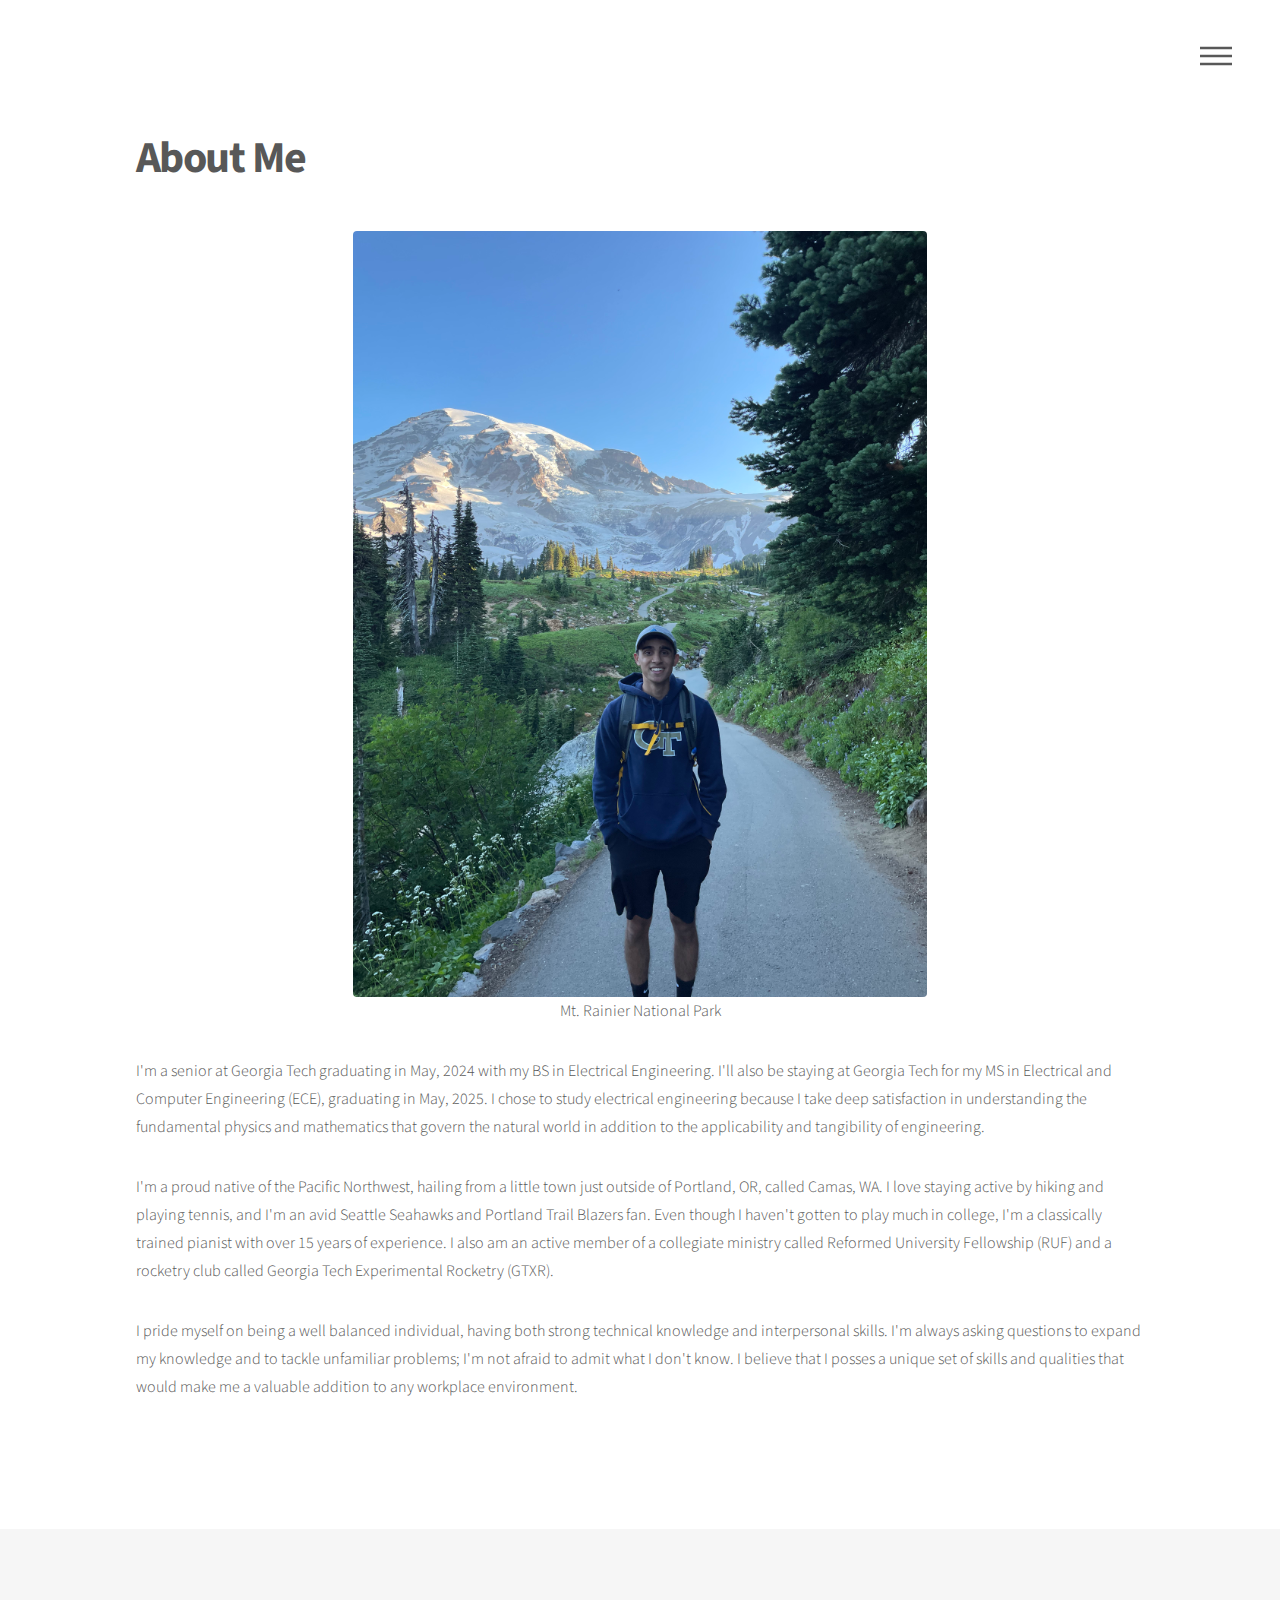
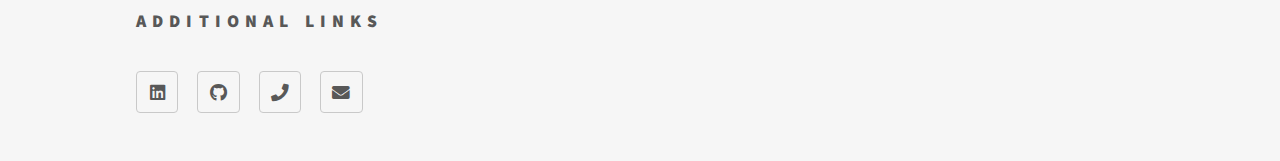
==== commit d2f70ed1: "add some captions and pictures" ====
--- a/about.html
+++ b/about.html
@@ -50,7 +50,15 @@
 					<div id="main">
 						<div class="inner">
 							<h1>About Me</h1>
-							<span class="image main"><img src="images/pic13.jpg" alt="" /></span>
+							<div class="box alt">
+								<div class="row aln-center">
+									<div class="col-7"><span class="image fit">
+										<figure><img src="images/rainier_start.jpeg" alt="" /><figcaption class="align-center">Mt. Rainier National Park</figcaption>
+										</figure>
+									</span>
+									</div>
+								</div>
+							</div>
 							<p>I'm a senior at Georgia Tech graduating in May, 2024 with my BS in Electrical Engineering. I'll also be staying at Georgia Tech for my MS in Electrical and Computer Engineering (ECE), graduating in May, 2025. I chose to study electrical engineering because I take deep satisfaction in understanding the fundamental physics and mathematics that govern the natural world in addition to the applicability and tangibility of engineering.</p>
 							<p>I'm a proud native of the Pacific Northwest, hailing from a little town just outside of Portland, OR, called Camas, WA. I love staying active by hiking and playing tennis, and I'm an avid Seattle Seahawks and Portland Trail Blazers fan. Even though I haven't gotten to play much in college, I'm a classically trained pianist with over 15 years of experience. I also am an active member of a collegiate ministry called Reformed University Fellowship (RUF) and a rocketry club called Georgia Tech Experimental Rocketry (GTXR). </p>
 							<p>I pride myself on being a well balanced individual, having both strong technical knowledge and interpersonal skills. I'm always asking questions to expand my knowledge and to tackle unfamiliar problems; I'm not afraid to admit what I don't know. I believe that I posses a unique set of skills and qualities that would make me a valuable addition to any workplace environment.  </p>
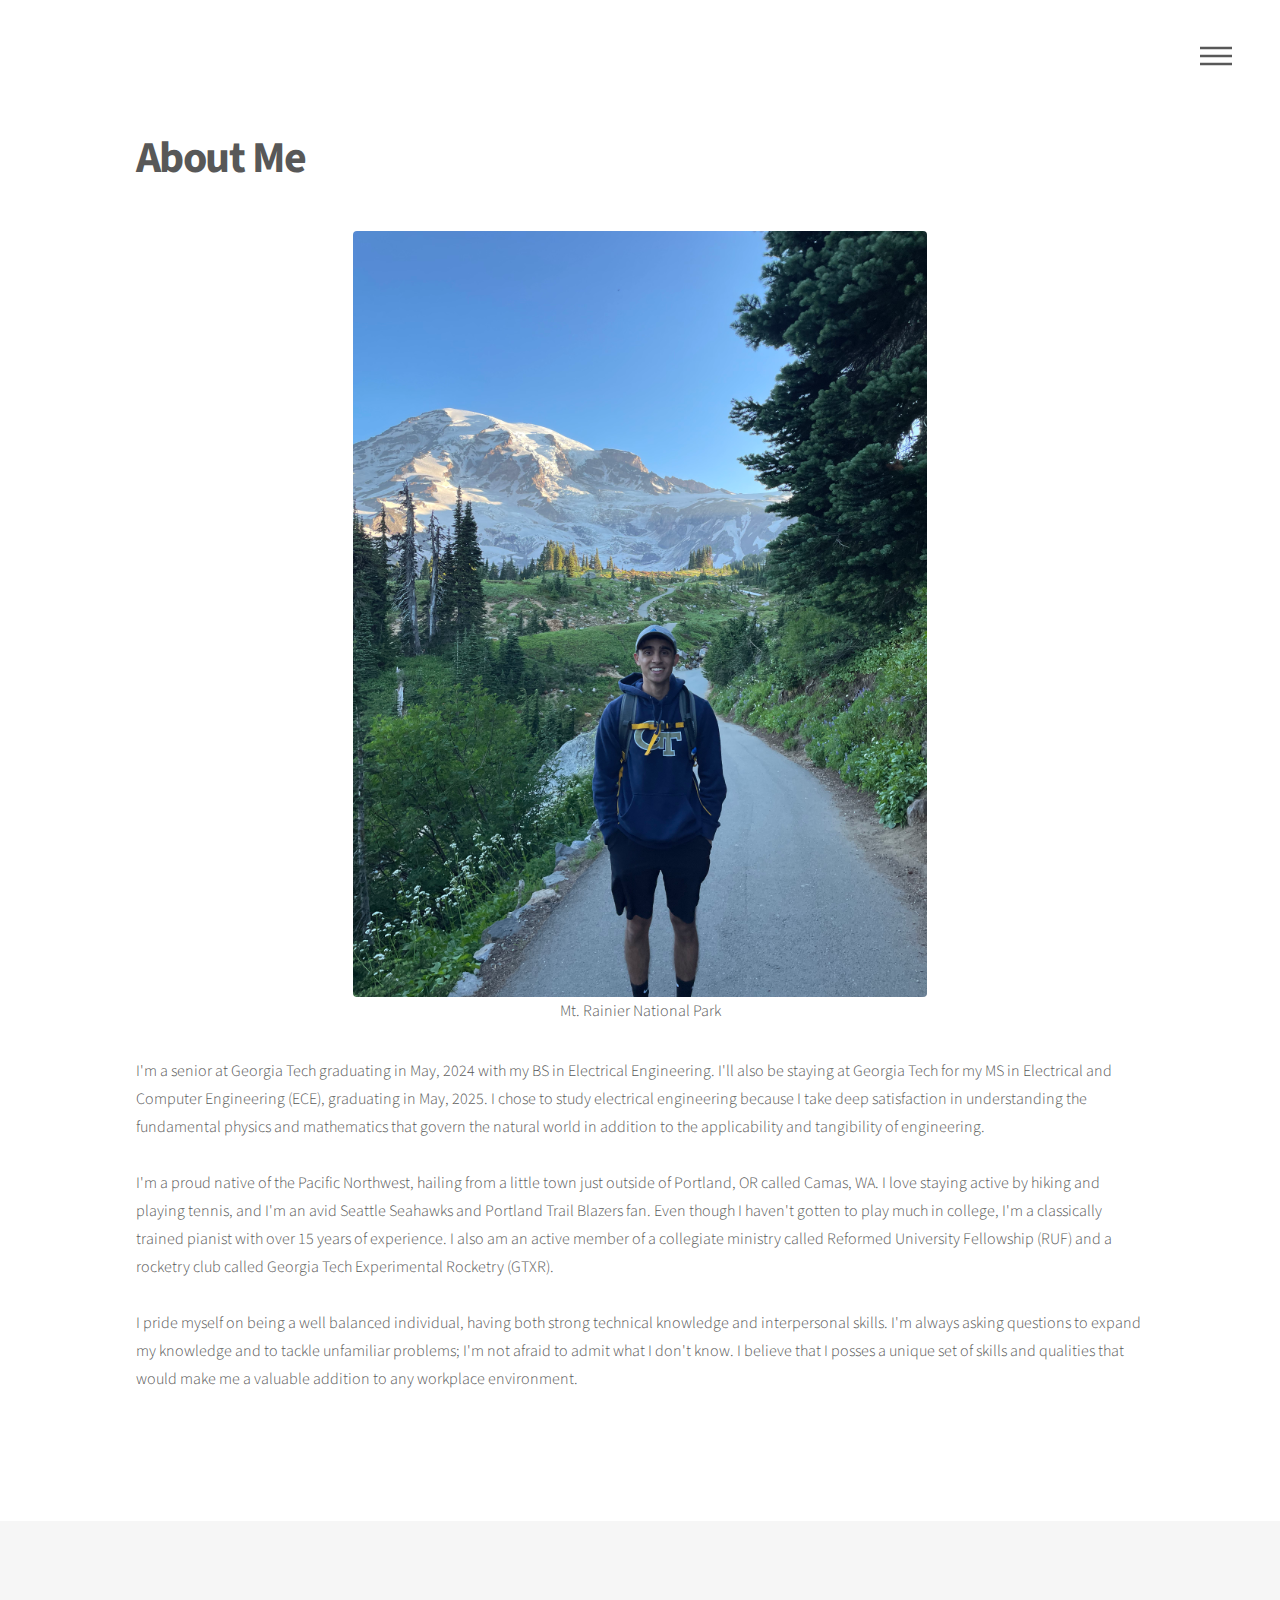
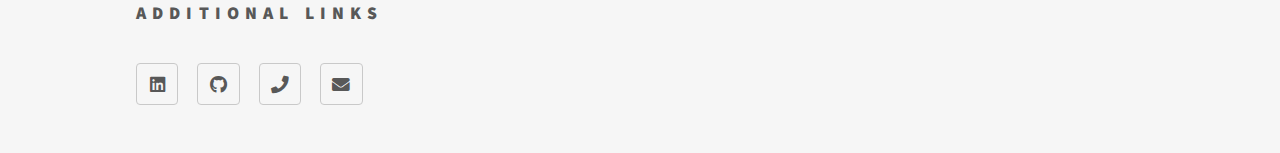
==== commit 24ebcc9f: "update index and about" ====
--- a/about.html
+++ b/about.html
@@ -59,9 +59,7 @@
 									</div>
 								</div>
 							</div>
-							<p>I'm a senior at Georgia Tech graduating in May, 2024 with my BS in Electrical Engineering. I'll also be staying at Georgia Tech for my MS in Electrical and Computer Engineering (ECE), graduating in May, 2025. I chose to study electrical engineering because I take deep satisfaction in understanding the fundamental physics and mathematics that govern the natural world in addition to the applicability and tangibility of engineering.</p>
-							<p>I'm a proud native of the Pacific Northwest, hailing from a little town just outside of Portland, OR, called Camas, WA. I love staying active by hiking and playing tennis, and I'm an avid Seattle Seahawks and Portland Trail Blazers fan. Even though I haven't gotten to play much in college, I'm a classically trained pianist with over 15 years of experience. I also am an active member of a collegiate ministry called Reformed University Fellowship (RUF) and a rocketry club called Georgia Tech Experimental Rocketry (GTXR). </p>
-							<p>I pride myself on being a well balanced individual, having both strong technical knowledge and interpersonal skills. I'm always asking questions to expand my knowledge and to tackle unfamiliar problems; I'm not afraid to admit what I don't know. I believe that I posses a unique set of skills and qualities that would make me a valuable addition to any workplace environment.  </p>
+							<p>I'm a senior at Georgia Tech graduating in May, 2024 with my BS in Electrical Engineering. I'll also be staying at Georgia Tech for my MS in Electrical and Computer Engineering (ECE), graduating in May, 2025. I chose to study electrical engineering because I take deep satisfaction in understanding the fundamental physics and mathematics that govern the natural world in addition to the applicability and tangibility of engineering.<br><br>I'm a proud native of the Pacific Northwest, hailing from a little town just outside of Portland, OR called Camas, WA. I love staying active by hiking and playing tennis, and I'm an avid Seattle Seahawks and Portland Trail Blazers fan. Even though I haven't gotten to play much in college, I'm a classically trained pianist with over 15 years of experience. I also am an active member of a collegiate ministry called Reformed University Fellowship (RUF) and a rocketry club called Georgia Tech Experimental Rocketry (GTXR).<br><br>I pride myself on being a well balanced individual, having both strong technical knowledge and interpersonal skills. I'm always asking questions to expand my knowledge and to tackle unfamiliar problems; I'm not afraid to admit what I don't know. I believe that I posses a unique set of skills and qualities that would make me a valuable addition to any workplace environment.</p>
 						</div>
 					</div>
 
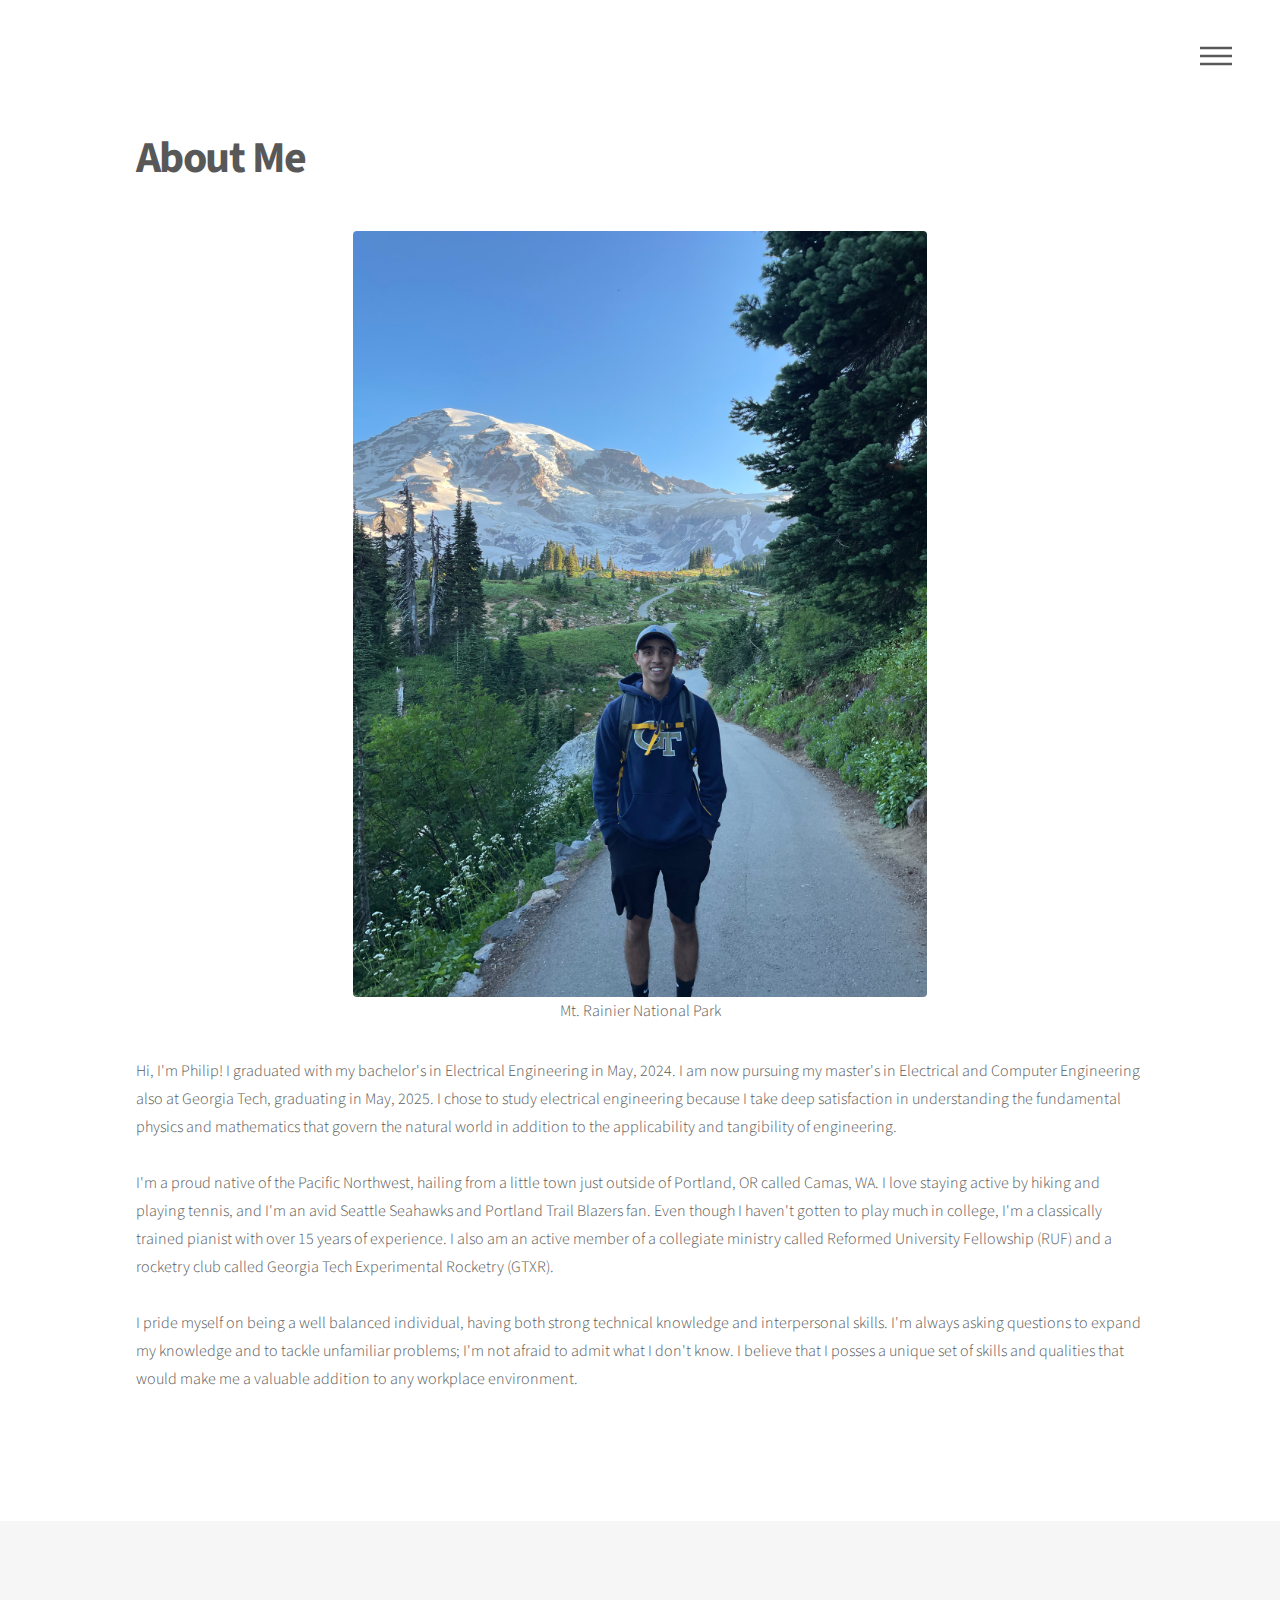
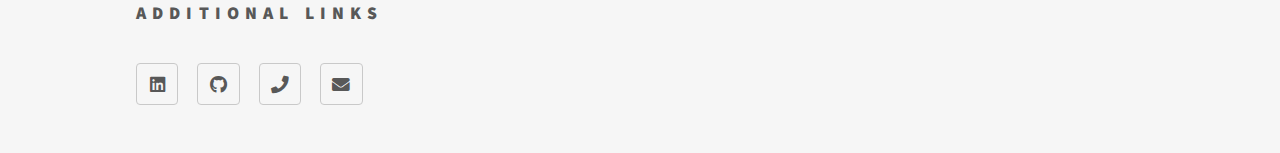
==== commit c7f333e5: "stuff" ====
--- a/about.html
+++ b/about.html
@@ -42,7 +42,6 @@
 							<li><a href="resume.html">Resume</a></li>
 							<li><a href="projects.html">Projects</a></li>
 							<li><a href="coursework.html">Coursework</a></li>
-							<li><a href="elements.html">Elements</a></li>
 						</ul>
 					</nav>
 
@@ -59,27 +58,26 @@
 									</div>
 								</div>
 							</div>
-							<p>I'm a senior at Georgia Tech graduating in May, 2024 with my BS in Electrical Engineering. I'll also be staying at Georgia Tech for my MS in Electrical and Computer Engineering (ECE), graduating in May, 2025. I chose to study electrical engineering because I take deep satisfaction in understanding the fundamental physics and mathematics that govern the natural world in addition to the applicability and tangibility of engineering.<br><br>I'm a proud native of the Pacific Northwest, hailing from a little town just outside of Portland, OR called Camas, WA. I love staying active by hiking and playing tennis, and I'm an avid Seattle Seahawks and Portland Trail Blazers fan. Even though I haven't gotten to play much in college, I'm a classically trained pianist with over 15 years of experience. I also am an active member of a collegiate ministry called Reformed University Fellowship (RUF) and a rocketry club called Georgia Tech Experimental Rocketry (GTXR).<br><br>I pride myself on being a well balanced individual, having both strong technical knowledge and interpersonal skills. I'm always asking questions to expand my knowledge and to tackle unfamiliar problems; I'm not afraid to admit what I don't know. I believe that I posses a unique set of skills and qualities that would make me a valuable addition to any workplace environment.</p>
+							<p>Hi, I'm Philip! I graduated with my bachelor's in Electrical Engineering in May, 2024. I am now pursuing my master's in Electrical and Computer Engineering also at Georgia Tech, graduating in May, 2025. I chose to study electrical engineering because I take deep satisfaction in understanding the fundamental physics and mathematics that govern the natural world in addition to the applicability and tangibility of engineering.<br><br>I'm a proud native of the Pacific Northwest, hailing from a little town just outside of Portland, OR called Camas, WA. I love staying active by hiking and playing tennis, and I'm an avid Seattle Seahawks and Portland Trail Blazers fan. Even though I haven't gotten to play much in college, I'm a classically trained pianist with over 15 years of experience. I also am an active member of a collegiate ministry called Reformed University Fellowship (RUF) and a rocketry club called Georgia Tech Experimental Rocketry (GTXR).<br><br>I pride myself on being a well balanced individual, having both strong technical knowledge and interpersonal skills. I'm always asking questions to expand my knowledge and to tackle unfamiliar problems; I'm not afraid to admit what I don't know. I believe that I posses a unique set of skills and qualities that would make me a valuable addition to any workplace environment.</p>
 						</div>
 					</div>
 
 				<!-- Footer -->
                 <footer id="footer">
-                    <div class="inner">
-                        
-                        <section>
-                            <h2>Additional Links</h2>
-                            <ul class="icons">
-                                <li><a href="#" class="icon brands style2 fa-linkedin"><span class="label">LinkedIn</span></a></li>
-                                <li><a href="#" class="icon brands style2 fa-github"><span class="label">GitHub</span></a></li>
+					<div class="inner">
+						
+						<section>
+							<h2>Additional Links</h2>
+							<ul class="icons">
+								<li><a href="https://www.linkedin.com/in/philipkuhle/" class="icon brands style2 fa-linkedin"><span class="label">LinkedIn</span></a></li>
+								<li><a href="https://github.com/pkuhle" class="icon brands style2 fa-github"><span class="label">GitHub</span></a></li>
 								<li><a href="tel: 360-550-1002" class="icon solid style2 fa-phone"><span class="label">Phone</span></a></li>
 								<li><a href="mailto: pkuhle25@gmail.com" class="icon solid style2 fa-envelope"><span class="label">Email</span></a></li>
-                            </ul>
-                        </section>
-                        
-                    </div>
-                </footer>
-			</div>
+							</ul>
+						</section>
+						
+					</div>
+				</footer>
 
 		<!-- Scripts -->
 			<script src="assets/js/jquery.min.js"></script>
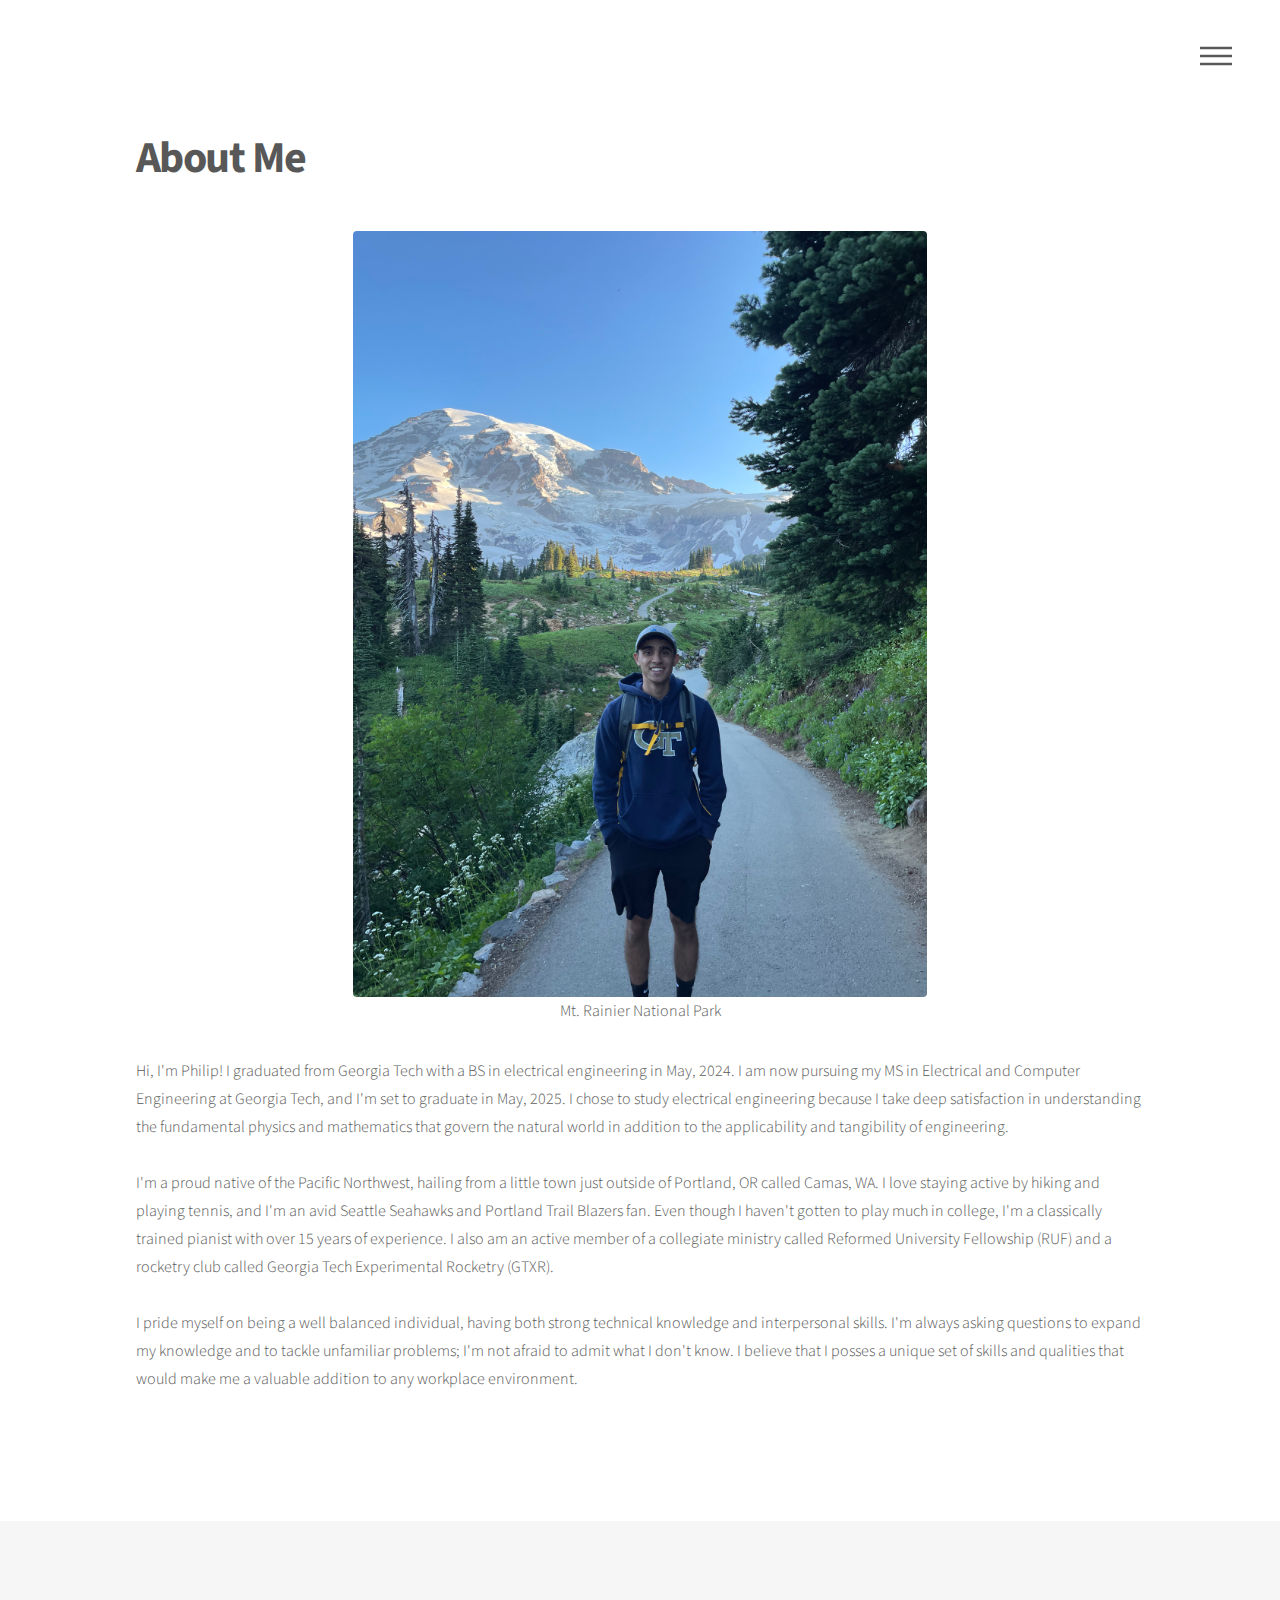
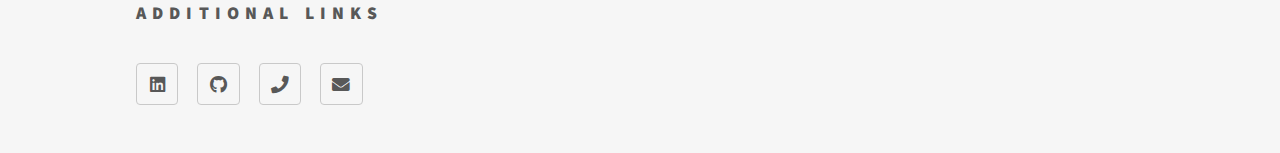
==== commit dcebde2c: "update about page info" ====
--- a/about.html
+++ b/about.html
@@ -58,7 +58,7 @@
 									</div>
 								</div>
 							</div>
-							<p>Hi, I'm Philip! I graduated with my bachelor's in Electrical Engineering in May, 2024. I am now pursuing my master's in Electrical and Computer Engineering also at Georgia Tech, graduating in May, 2025. I chose to study electrical engineering because I take deep satisfaction in understanding the fundamental physics and mathematics that govern the natural world in addition to the applicability and tangibility of engineering.<br><br>I'm a proud native of the Pacific Northwest, hailing from a little town just outside of Portland, OR called Camas, WA. I love staying active by hiking and playing tennis, and I'm an avid Seattle Seahawks and Portland Trail Blazers fan. Even though I haven't gotten to play much in college, I'm a classically trained pianist with over 15 years of experience. I also am an active member of a collegiate ministry called Reformed University Fellowship (RUF) and a rocketry club called Georgia Tech Experimental Rocketry (GTXR).<br><br>I pride myself on being a well balanced individual, having both strong technical knowledge and interpersonal skills. I'm always asking questions to expand my knowledge and to tackle unfamiliar problems; I'm not afraid to admit what I don't know. I believe that I posses a unique set of skills and qualities that would make me a valuable addition to any workplace environment.</p>
+							<p>Hi, I'm Philip! I graduated from Georgia Tech with a BS in electrical engineering in May, 2024. I am now pursuing my MS in Electrical and Computer Engineering at Georgia Tech, and I'm set to graduate in May, 2025. I chose to study electrical engineering because I take deep satisfaction in understanding the fundamental physics and mathematics that govern the natural world in addition to the applicability and tangibility of engineering.<br><br>I'm a proud native of the Pacific Northwest, hailing from a little town just outside of Portland, OR called Camas, WA. I love staying active by hiking and playing tennis, and I'm an avid Seattle Seahawks and Portland Trail Blazers fan. Even though I haven't gotten to play much in college, I'm a classically trained pianist with over 15 years of experience. I also am an active member of a collegiate ministry called Reformed University Fellowship (RUF) and a rocketry club called Georgia Tech Experimental Rocketry (GTXR).<br><br>I pride myself on being a well balanced individual, having both strong technical knowledge and interpersonal skills. I'm always asking questions to expand my knowledge and to tackle unfamiliar problems; I'm not afraid to admit what I don't know. I believe that I posses a unique set of skills and qualities that would make me a valuable addition to any workplace environment.</p>
 						</div>
 					</div>
 
--- a/assets/css/main.css
+++ b/assets/css/main.css
@@ -1,10 +1,10 @@
 @import url(fontawesome-all.min.css);
 @import url("https://fonts.googleapis.com/css?family=Source+Sans+Pro:300,700,900");
 
-/*
-	Phantom by HTML5 UP
-	html5up.net | @ajlkn
-	Free for personal and commercial use under the CCA 3.0 license (html5up.net/license)
+/*
+	Phantom by HTML5 UP
+	html5up.net | @ajlkn
+	Free for personal and commercial use under the CCA 3.0 license (html5up.net/license)
 */
 
 html, body, div, span, applet, object,
@@ -151,7 +151,7 @@
 
 		a:hover {
 			border-bottom-color: transparent;
-			color: #f2849e !important;
+			color: #6da3ff !important;
 		}
 
 	strong, b {
